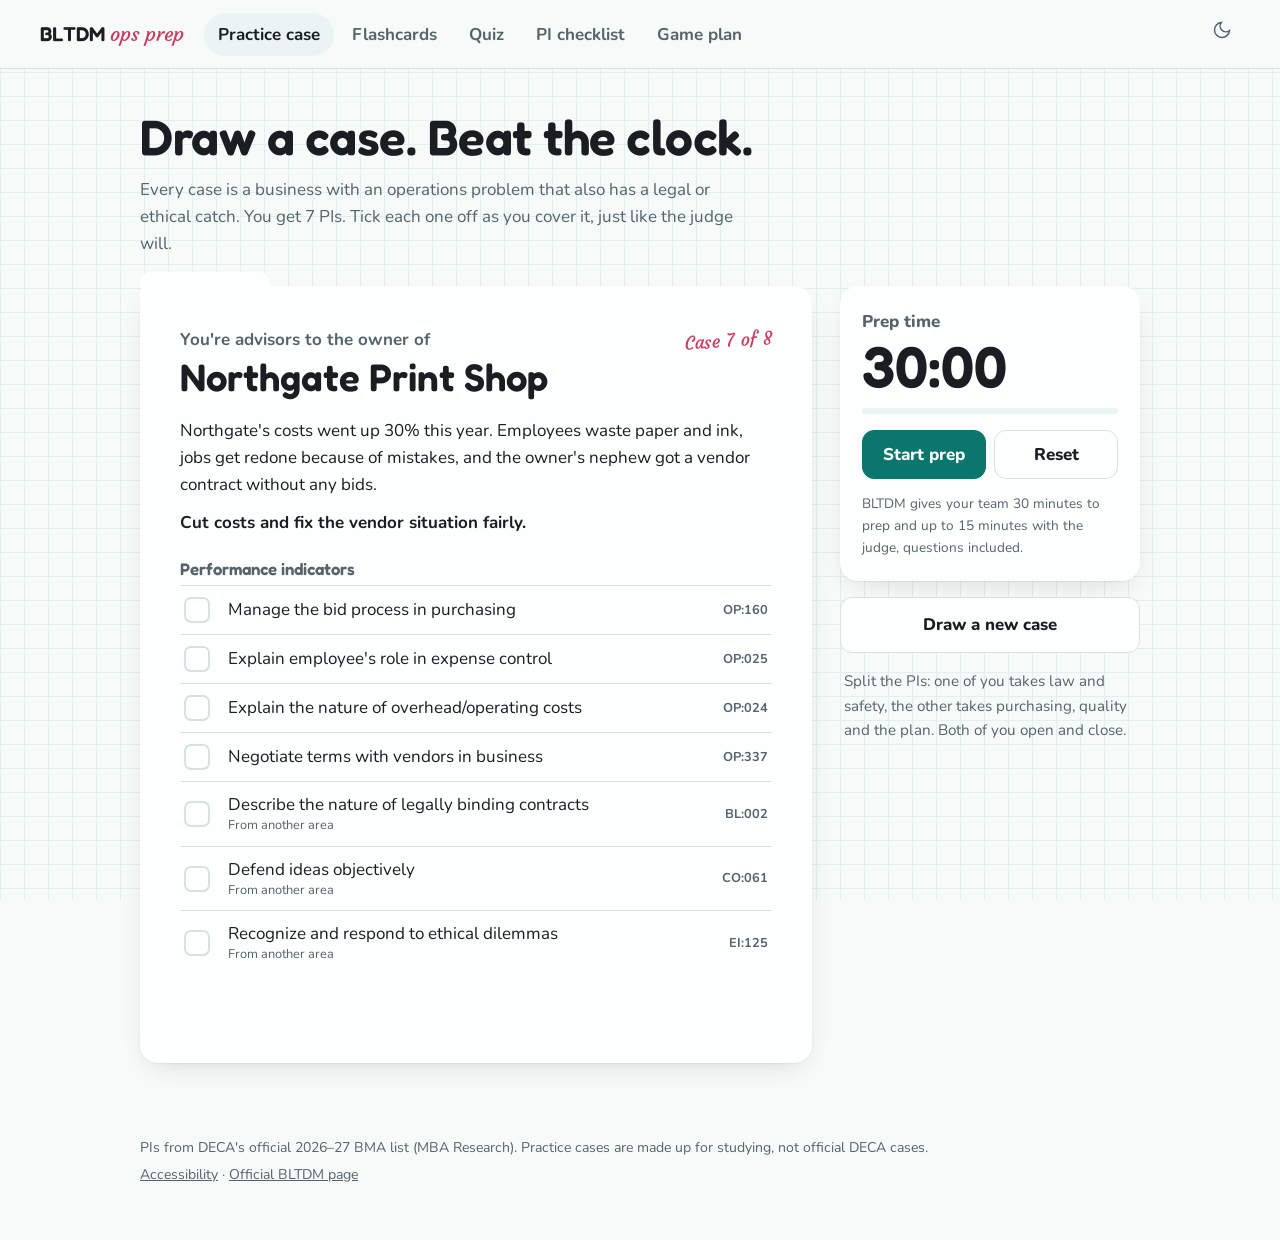
==== index.html @ 43c97dac "BLTDM Operations study site Co-Authored-By: Claude Opus 5.5 <noreply@anthropic.com>" ====
<!DOCTYPE html>
<html lang="en">
<head>
<meta charset="utf-8">
<meta name="viewport" content="width=device-width,initial-scale=1">
<title>BLTDM Ops Prep · Practice cases, flashcards and PIs</title>
<meta name="description" content="Study site for DECA Business Law and Ethics Team Decision Making, Operations: practice cases with a prep timer, flashcards, a quiz and all 64 official Operations PIs.">
<link rel="icon" href="favicon.svg" type="image/svg+xml">
<link rel="preconnect" href="https://fonts.googleapis.com">
<link rel="preconnect" href="https://fonts.gstatic.com" crossorigin>
<link href="https://fonts.googleapis.com/css2?family=Courgette&family=Fredoka:wght@500;600&family=Nunito:wght@400;600;700;800&display=swap" rel="stylesheet">
<link rel="stylesheet" href="style.css">
</head>
<body>
<a class="skip" href="#main">Skip to content</a>
<header class="top">
  <a class="brand" href="#case" data-tip="Back to the practice case">BLTDM <span>ops prep</span></a>
  <nav class="tabs" aria-label="Sections">
    <a href="#case" data-tip="Draw a random case and run the timer">Practice case</a>
    <a href="#cards" data-tip="Flip through every Operations PI">Flashcards</a>
    <a href="#quiz" data-tip="Quick 10-question quiz on the PIs">Quiz</a>
    <a href="#pis" data-tip="All 64 PIs, tick the ones you know">PI checklist</a>
    <a href="#plan" data-tip="The 5-step way to answer any case">Game plan</a>
  </nav>
  <button class="theme" id="theme" aria-label="Switch light or dark mode" data-tip="Switch light or dark mode">
    <svg viewBox="0 0 24 24" width="20" height="20" fill="none" stroke="currentColor" stroke-width="1.8" stroke-linecap="round"><path d="M21 12.8A9 9 0 1 1 11.2 3a7 7 0 0 0 9.8 9.8z"/></svg>
  </button>
</header>

<main id="main">

<!-- PRACTICE CASE -->
<section class="view" id="v-case" aria-labelledby="h-case">
  <div class="intro">
    <h1 id="h-case">Draw a case. Beat the clock.</h1>
    <p>Every case is a business with an operations problem that also has a legal or ethical catch. You get 7 PIs. Tick each one off as you cover it, just like the judge will.</p>
  </div>

  <div class="caseWrap">
    <article class="casefile" id="casefile" aria-live="polite">
      <div class="cf-head">
        <div>
          <p class="cf-role" id="cfRole"></p>
          <h2 class="cf-co" id="cfCo"></h2>
        </div>
        <p class="cf-no" id="cfNo"></p>
      </div>
      <p class="cf-sit" id="cfSit"></p>
      <p class="cf-ask" id="cfAsk"></p>
      <h3 class="cf-pih">Performance indicators</h3>
      <ol class="cf-pis" id="cfPis"></ol>
      <p class="cf-score" id="cfScore"></p>
    </article>

    <aside class="side">
      <div class="timer" role="timer" aria-live="off">
        <p class="t-phase" id="tPhase">Prep time</p>
        <p class="t-num" id="tNum">30:00</p>
        <div class="t-bar"><i id="tBar"></i></div>
        <div class="t-btns">
          <button class="btn primary" id="tStart" data-tip="Start or pause the timer">Start prep</button>
          <button class="btn" id="tReset" data-tip="Put the timer back to 30:00">Reset</button>
        </div>
        <p class="t-note">BLTDM gives your team 30 minutes to prep and up to 15 minutes with the judge, questions included.</p>
      </div>
      <button class="btn big" id="newCase" data-tip="Get a new company, problem and set of PIs">Draw a new case</button>
      <p class="side-tip">Split the PIs: one of you takes law and safety, the other takes purchasing, quality and the plan. Both of you open and close.</p>
    </aside>
  </div>
</section>

<!-- FLASHCARDS -->
<section class="view" id="v-cards" aria-labelledby="h-cards" hidden>
  <div class="intro">
    <h1 id="h-cards">Flashcards</h1>
    <p>Front shows the PI. Flip it for the plain-English version and a line you could say to the judge.</p>
  </div>
  <div class="filters" id="cardFilters" role="group" aria-label="Filter cards"></div>
  <div class="deck">
    <button class="flash" id="flash" aria-live="polite" data-tip="Click or press space to flip">
      <span class="f-front">
        <span class="f-code" id="fCode"></span>
        <span class="f-text" id="fText"></span>
        <span class="f-hint">Tap to flip</span>
      </span>
      <span class="f-back">
        <span class="f-say-h">Say something like</span>
        <span class="f-say" id="fSay"></span>
      </span>
    </button>
    <div class="deck-nav">
      <button class="btn" id="fPrev" aria-label="Previous card" data-tip="Previous card (left arrow)">Back</button>
      <p id="fCount"></p>
      <button class="btn" id="fKnow" data-tip="Mark this PI as one you know">I know this</button>
      <button class="btn primary" id="fNext" aria-label="Next card" data-tip="Next card (right arrow)">Next</button>
    </div>
  </div>
</section>

<!-- QUIZ -->
<section class="view" id="v-quiz" aria-labelledby="h-quiz" hidden>
  <div class="intro">
    <h1 id="h-quiz">Which PI is the judge looking for?</h1>
    <p>You get a line someone said in a roleplay. Pick the PI it covers. 10 questions.</p>
  </div>
  <div class="quiz" id="quizBox"></div>
</section>

<!-- PI CHECKLIST -->
<section class="view" id="v-pis" aria-labelledby="h-pis" hidden>
  <div class="intro">
    <h1 id="h-pis">All 64 Operations PIs</h1>
    <p>Straight from DECA's 2026–27 Business Management and Administration list. TDM only pulls from the core and cluster lists below, never pathway PIs. Tick what you know. It saves on this device.</p>
  </div>
  <div class="progress"><p id="pisProg"></p><div class="t-bar"><i id="pisBar"></i></div></div>
  <div class="legend">
    <span data-tip="Prerequisite: the easiest, basic-knowledge PIs"><b class="lv">PQ</b> basics</span>
    <span data-tip="Career sustaining: what most employees need to know"><b class="lv">CS</b> everyday</span>
    <span data-tip="Specialist: harder, shows up more at state and ICDC"><b class="lv sp">SP</b> specialist</span>
  </div>
  <div id="pisList"></div>
</section>

<!-- GAME PLAN -->
<section class="view" id="v-plan" aria-labelledby="h-plan" hidden>
  <div class="intro">
    <h1 id="h-plan">The game plan for any case</h1>
    <p>Five moves, in this order. Run them every time and you'll hit the PIs without thinking about it.</p>
  </div>
  <ol class="steps">
    <li><h3>Name the problem in one sentence</h3><p>"Your cheapest supplier keeps shipping bad product, and that puts your customers and your reputation at risk."</p></li>
    <li><h3>Explain the idea</h3><p>Most PIs start with explain, describe or discuss. Define the concept like you're teaching the owner: what a supply chain is, what quality control means, why safety rules exist.</p></li>
    <li><h3>Bring the law</h3><p>Name real things: OSHA for workplace safety, contracts with vendors, product liability, data privacy, the FTC. This is where Business Law and Ethics teams win points.</p></li>
    <li><h3>Bring the ethics</h3><p>Is it fair to workers, customers and suppliers? Legal isn't always ethical. Mention a code of ethics, being honest with customers and not cutting corners to save money.</p></li>
    <li><h3>Give the plan and how you'll measure it</h3><p>Who does what, by when, and what it costs. Then the numbers that prove it worked: defect rate, injury reports, on-time delivery, customer complaints.</p></li>
  </ol>
  <div class="cheat">
    <h2>Words that make judges nod</h2>
    <dl>
      <dt>OSHA</dt><dd>The federal agency for workplace safety. Injuries get reported, hazards get fixed.</dd>
      <dt>Product liability</dt><dd>A company can be sued if what it sells hurts someone.</dd>
      <dt>Breach of contract</dt><dd>When a vendor or the business doesn't do what the contract says.</dd>
      <dt>Due diligence</dt><dd>Checking a vendor out before you sign, not after something goes wrong.</dd>
      <dt>Corrective action plan</dt><dd>A written fix with a deadline you give a vendor or team.</dd>
      <dt>Total cost of ownership</dt><dd>The real cost of a choice: price plus returns, downtime and risk.</dd>
      <dt>Just-in-time inventory</dt><dd>Ordering stock right when you need it, which saves money but breaks if suppliers are late.</dd>
      <dt>KPI</dt><dd>The number you track to prove the plan is working.</dd>
    </dl>
  </div>
</section>

</main>

<footer class="foot">
  <p>PIs from DECA's official 2026–27 BMA list (MBA Research). Practice cases are made up for studying, not official DECA cases.</p>
  <p><a href="accessibility.html" data-tip="How this site works with screen readers and keyboards">Accessibility</a> · <a href="https://www.deca.org/compete/business-law-and-ethics-team-decision-making" data-tip="Open DECA's official BLTDM event page">Official BLTDM page</a></p>
</footer>

<div class="tip" id="tip" role="tooltip" hidden></div>
<script src="app.js"></script>
</body>
</html>
---- style.css ----
:root{
  --paper:#F6FAF9; --sheet:#FDFEFE; --ink:#1A1D21; --mute:#55636A; --line:#D7E1E2; --grid:#E3EEEF;
  --mint:#0B776C; --mintH:#0A6E63; --onMint:#FDFEFE; --pen:#C93D60; --soft:#EAF4F3;
  --shadow:0 1px 2px rgba(26,29,33,.06),0 10px 30px -12px rgba(26,29,33,.18);
  --r:18px;
}
[data-theme=dark]{
  --paper:#12151C; --sheet:#1A1E27; --ink:#EEF1F3; --mute:#A9B2BA; --line:#2C323D; --grid:#1A1F29;
  --mint:#F4F6F8; --mintH:#FFFFFF; --onMint:#12151C; --pen:#F2708F; --soft:#222834;
  --shadow:0 1px 2px rgba(0,0,0,.3),0 10px 30px -12px rgba(0,0,0,.6);
}
*{box-sizing:border-box}
html{overscroll-behavior:none}
body{margin:0;color:var(--ink);font:17px/1.6 Nunito,system-ui,sans-serif;
  background-color:var(--paper);
  background-image:linear-gradient(var(--grid) 1px,transparent 1px),linear-gradient(90deg,var(--grid) 1px,transparent 1px);
  background-size:24px 24px;background-attachment:fixed}
#main,.foot{will-change:transform}
h1,h2,h3{font-family:Fredoka,sans-serif;font-weight:600;line-height:1.15;margin:0}
a{color:inherit}
button{font:inherit;color:inherit}
:focus-visible{outline:3px solid var(--pen);outline-offset:3px;border-radius:8px}
.skip{position:absolute;left:-999px;top:8px;background:var(--sheet);padding:8px 12px;border-radius:8px;z-index:9}
.skip:focus{left:8px}

/* header */
.top{position:sticky;top:0;z-index:5;display:flex;align-items:center;gap:20px;padding:12px clamp(16px,4vw,40px);
  background:color-mix(in srgb,var(--paper) 88%,transparent);backdrop-filter:blur(10px);border-bottom:1px solid var(--line)}
.brand{font-family:Fredoka,sans-serif;font-weight:600;font-size:1.25rem;text-decoration:none;white-space:nowrap}
.brand span{font-family:Courgette,cursive;font-weight:400;color:var(--pen)}
.tabs{display:flex;gap:4px;overflow-x:auto;flex:1;scrollbar-width:none}
.tabs a{padding:8px 14px;border-radius:999px;text-decoration:none;font-weight:700;color:var(--mute);white-space:nowrap}
.tabs a:hover{color:var(--ink);background:var(--soft)}
.tabs a[aria-current=page]{color:var(--ink);background:var(--soft)}
.theme{border:0;background:transparent;padding:8px;border-radius:999px;cursor:pointer;color:var(--mute)}
.theme:hover{color:var(--ink);background:var(--soft)}

main{max-width:1080px;margin:0 auto;padding:40px clamp(16px,4vw,40px) 40px}
.intro{max-width:62ch;margin-bottom:28px}
.intro h1{font-size:clamp(2rem,5vw,3.1rem);letter-spacing:-.01em}
.intro p{color:var(--mute);margin:10px 0 0}

/* buttons */
.btn{border:1.5px solid var(--line);background:var(--sheet);padding:10px 18px;border-radius:12px;font-weight:800;cursor:pointer;transition:transform .12s,border-color .12s}
.btn:hover{border-color:var(--mute)}
.btn:active{transform:scale(.96)}
.btn.primary{background:var(--mint);border-color:var(--mint);color:var(--onMint)}
.btn.primary:hover{background:var(--mintH)}
.btn.big{width:100%;padding:14px;font-size:1.05rem}

/* case file — the hero */
.caseWrap{display:grid;grid-template-columns:minmax(0,1fr) 300px;gap:28px;align-items:start}
.casefile{background:var(--sheet);border-radius:6px var(--r) var(--r) var(--r);box-shadow:var(--shadow);padding:clamp(22px,4vw,40px);position:relative}
.casefile::before{content:"";position:absolute;top:-14px;left:0;width:130px;height:16px;background:var(--sheet);border-radius:10px 10px 0 0}
.cf-head{display:flex;justify-content:space-between;gap:16px;align-items:flex-start}
.cf-role{margin:0;color:var(--mute);font-weight:700}
.cf-co{font-size:clamp(1.7rem,3.6vw,2.4rem);margin-top:2px}
.cf-no{margin:0;font-family:Courgette,cursive;color:var(--pen);font-size:1.15rem;white-space:nowrap;transform:rotate(-4deg)}
.cf-sit{margin:18px 0 10px;max-width:64ch}
.cf-ask{margin:0 0 24px;font-weight:700;max-width:64ch}
.cf-pih{font-size:1.05rem;color:var(--mute);margin-bottom:6px}
.cf-pis{list-style:none;margin:0;padding:0}
.cf-pis li{border-top:1px solid var(--line)}
.cf-pis label{display:grid;grid-template-columns:34px 1fr auto;gap:10px;align-items:center;padding:11px 4px;cursor:pointer}
.cf-pis input{position:absolute;opacity:0;pointer-events:none}
.box{width:26px;height:26px;border:2px solid var(--line);border-radius:7px;display:grid;place-items:center}
.box svg{width:30px;height:30px;stroke:var(--pen);stroke-width:3;fill:none;stroke-linecap:round;stroke-dasharray:40;stroke-dashoffset:40;transition:stroke-dashoffset .35s ease;margin:-6px -4px 0 0}
.cf-pis input:checked+.box svg{stroke-dashoffset:0}
.cf-pis input:focus-visible+.box{outline:3px solid var(--pen);outline-offset:2px}
.cf-pis .pt{line-height:1.4}
.cf-pis .pc{font-size:.8rem;color:var(--mute);font-weight:700;white-space:nowrap}
.cf-pis .extra{font-size:.8rem;color:var(--mute);display:block}
.cf-score{margin:16px 0 0;font-family:Courgette,cursive;color:var(--pen);font-size:1.25rem;min-height:1.6em}

.side{display:flex;flex-direction:column;gap:16px;position:sticky;top:84px}
.timer{background:var(--sheet);border-radius:var(--r);box-shadow:var(--shadow);padding:22px}
.t-phase{margin:0;font-weight:800;color:var(--mute)}
.t-num{margin:0;font-family:Fredoka,sans-serif;font-weight:600;font-size:3.6rem;line-height:1.1;font-variant-numeric:tabular-nums}
.t-num.warn{color:var(--pen)}
.t-bar{height:6px;background:var(--soft);border-radius:9px;overflow:hidden;margin:10px 0 16px}
.t-bar i{display:block;height:100%;width:0;background:var(--mint);border-radius:9px;transition:width .4s}
.t-btns{display:flex;gap:8px}.t-btns .btn{flex:1}
.t-note{font-size:.85rem;color:var(--mute);margin:14px 0 0}
.side-tip{margin:0;font-size:.95rem;color:var(--mute);padding:0 4px}

/* filters */
.filters{display:flex;flex-wrap:wrap;gap:8px;margin-bottom:22px}
.chip{border:1.5px solid var(--line);background:transparent;padding:6px 14px;border-radius:999px;font-weight:700;cursor:pointer;color:var(--mute)}
.chip:hover{color:var(--ink)}
.chip[aria-pressed=true]{background:var(--ink);border-color:var(--ink);color:var(--paper)}

/* flashcards */
.deck{max-width:680px}
.flash{display:block;width:100%;min-height:300px;border:0;background:var(--sheet);border-radius:var(--r);box-shadow:var(--shadow);padding:34px;text-align:left;cursor:pointer;position:relative;perspective:1000px}
.flash>span{display:flex;flex-direction:column;gap:14px;transition:opacity .2s}
.f-back{position:absolute;inset:34px;opacity:0;pointer-events:none}
.flash.flipped .f-front{opacity:0}
.flash.flipped .f-back{opacity:1}
.f-code{font-weight:800;color:var(--mute)}
.f-text{font-family:Fredoka,sans-serif;font-weight:500;font-size:clamp(1.5rem,3.4vw,2rem);line-height:1.25}
.f-hint{color:var(--mute);font-size:.9rem;margin-top:auto}
.f-say-h{font-family:Courgette,cursive;color:var(--pen);font-size:1.2rem}
.f-say{font-size:1.2rem;line-height:1.55}
.deck-nav{display:flex;align-items:center;gap:10px;margin-top:16px;flex-wrap:wrap}
.deck-nav p{margin:0 auto 0 4px;color:var(--mute);font-weight:700}
#fKnow[aria-pressed=true]{border-color:var(--pen);color:var(--pen)}

/* quiz */
.quiz{max-width:700px}
.q-say{font-family:Fredoka,sans-serif;font-weight:500;font-size:clamp(1.35rem,3vw,1.75rem);line-height:1.35;margin:0 0 20px}
.q-meta{color:var(--mute);font-weight:700;margin:0 0 8px}
.q-opts{display:grid;gap:10px}
.q-opt{text-align:left;border:1.5px solid var(--line);background:var(--sheet);padding:14px 16px;border-radius:14px;cursor:pointer;font-weight:600;line-height:1.4}
.q-opt:hover:not(:disabled){border-color:var(--mute)}
.q-opt:disabled{cursor:default}
.q-opt.right{border-color:var(--mint);box-shadow:inset 0 0 0 1.5px var(--mint)}
.q-opt.wrong{border-color:var(--pen);color:var(--pen)}
.q-opt small{display:block;color:var(--mute);font-weight:700}
.q-fb{min-height:1.6em;margin:16px 0;font-weight:700}
.q-end{font-family:Fredoka,sans-serif;font-size:4rem;margin:0}
.q-end-l{color:var(--mute);margin:0 0 20px}

/* PI list */
.progress{max-width:520px}
.progress p{margin:0;font-weight:800}
.legend{display:flex;gap:18px;flex-wrap:wrap;margin:6px 0 26px;color:var(--mute);font-size:.92rem}
.lv{display:inline-block;min-width:30px;text-align:center;font-size:.75rem;font-weight:800;border:1.5px solid var(--line);border-radius:6px;padding:1px 4px;color:var(--mute)}
.lv.sp{border-color:var(--pen);color:var(--pen)}
.tier{margin:36px 0 4px;font-size:1.5rem}
.tier-sub{margin:0 0 10px;color:var(--mute)}
.grp{margin:22px 0 4px;font-size:1.1rem}
.pirow{display:grid;grid-template-columns:30px 70px 38px 1fr;gap:10px;align-items:center;padding:10px 4px;border-top:1px solid var(--line);cursor:pointer}
.pirow input{width:20px;height:20px;accent-color:var(--pen);cursor:pointer}
.pirow .c{font-size:.85rem;font-weight:800;color:var(--mute)}
.pirow.star .t{font-weight:800}
.pirow:has(input:checked) .t{color:var(--mute)}

/* plan */
.steps{list-style:none;counter-reset:s;padding:0;margin:0;max-width:720px}
.steps li{counter-increment:s;display:grid;grid-template-columns:56px 1fr;padding:18px 0;border-top:1px solid var(--line)}
.steps li::before{content:counter(s);font-family:Courgette,cursive;color:var(--pen);font-size:2rem;line-height:1}
.steps h3{font-size:1.3rem;grid-column:2}
.steps p{grid-column:2;margin:6px 0 0;color:var(--mute)}
.cheat{margin-top:44px;max-width:720px}
.cheat h2{font-size:1.6rem;margin-bottom:12px}
.cheat dl{display:grid;grid-template-columns:200px 1fr;margin:0}
.cheat dt,.cheat dd{padding:10px 0;border-top:1px solid var(--line);margin:0}
.cheat dt{font-weight:800}
.cheat dd{color:var(--mute)}

.foot{max-width:1080px;margin:0 auto;padding:30px clamp(16px,4vw,40px) 50px;color:var(--mute);font-size:.88rem}
.foot p{margin:4px 0}

/* tooltip */
.tip{position:fixed;z-index:20;max-width:240px;background:var(--ink);color:var(--paper);font-size:.82rem;font-weight:700;padding:6px 10px;border-radius:8px;pointer-events:none;line-height:1.35}

@media (max-width:860px){
  .caseWrap{grid-template-columns:1fr}
  .side{position:static}
  .top{flex-wrap:wrap;gap:8px 14px}
  .tabs{order:3;flex-basis:100%}
  .theme{margin-left:auto}
  .pirow{grid-template-columns:28px 62px 34px 1fr;gap:8px}
  .cheat dl{grid-template-columns:1fr}.cheat dd{border-top:0;padding-top:0}
}
@media (prefers-reduced-motion:reduce){*{transition:none!important;animation:none!important}}
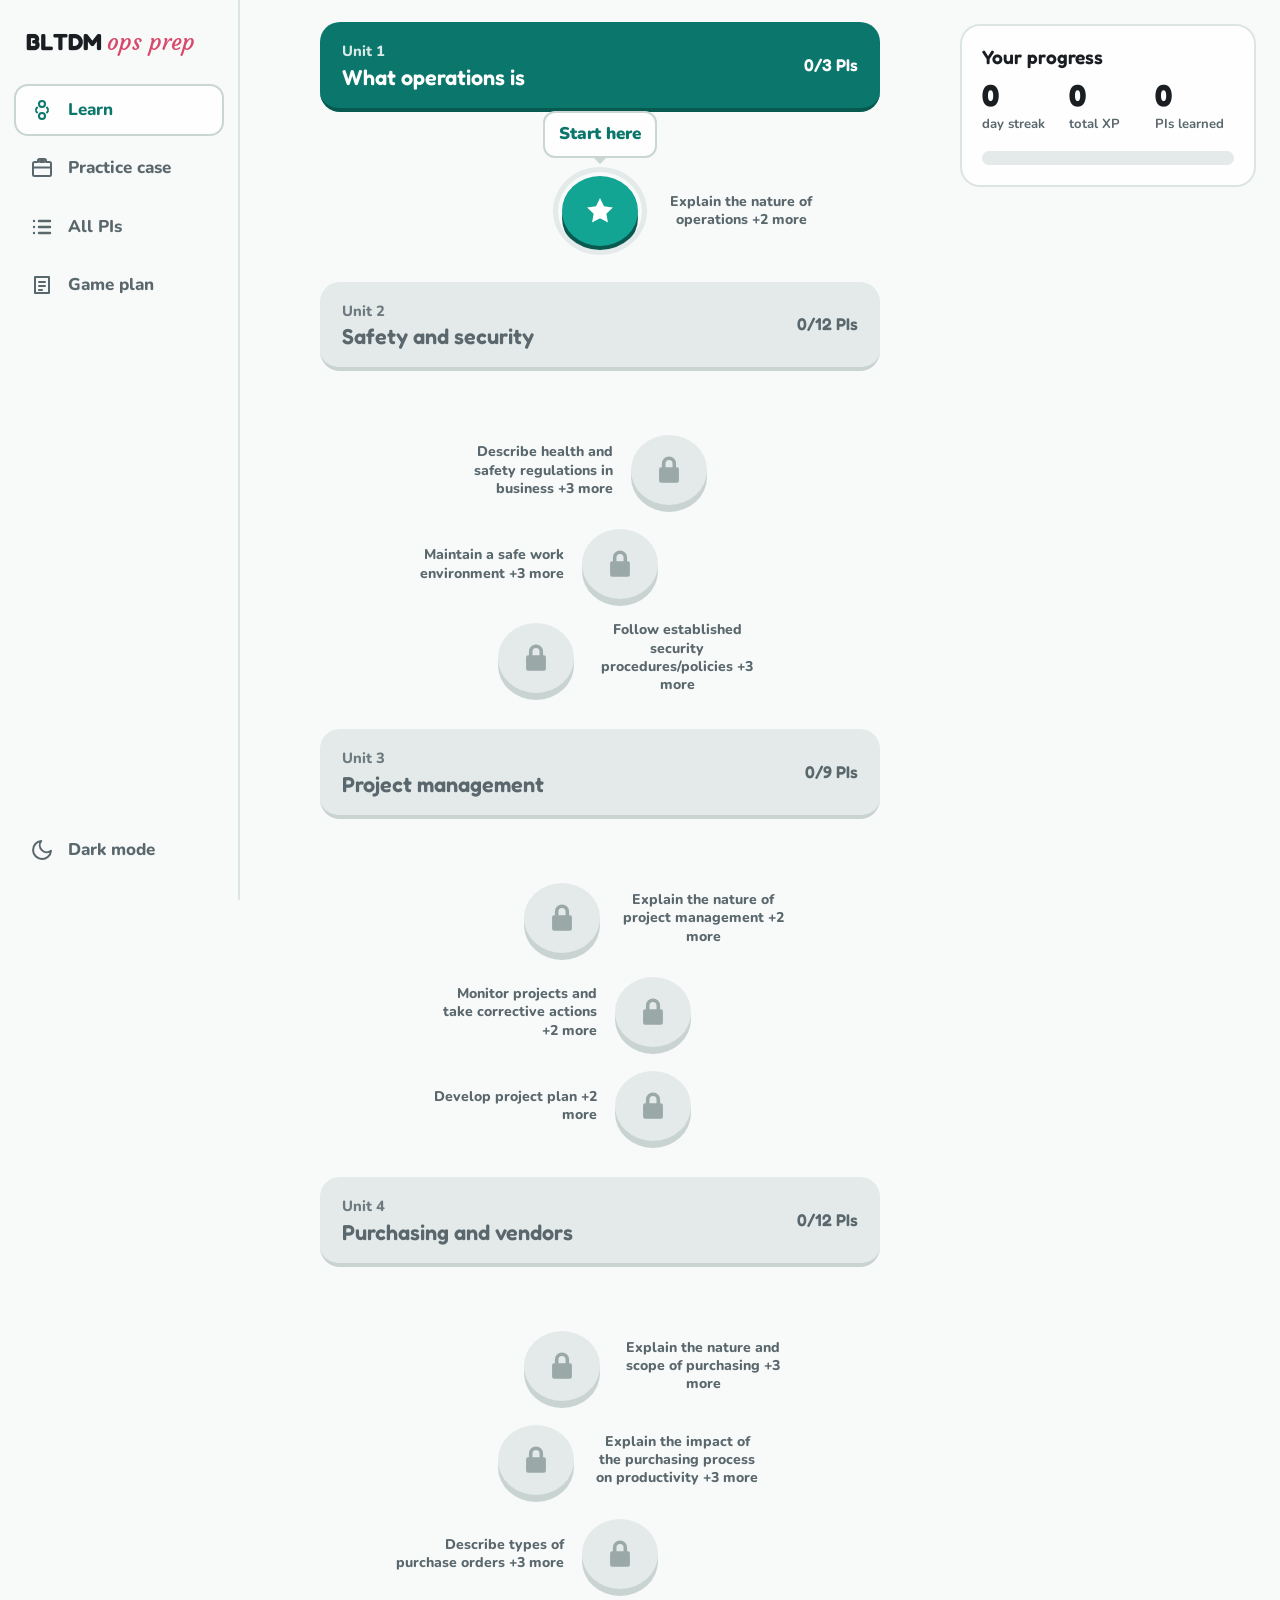
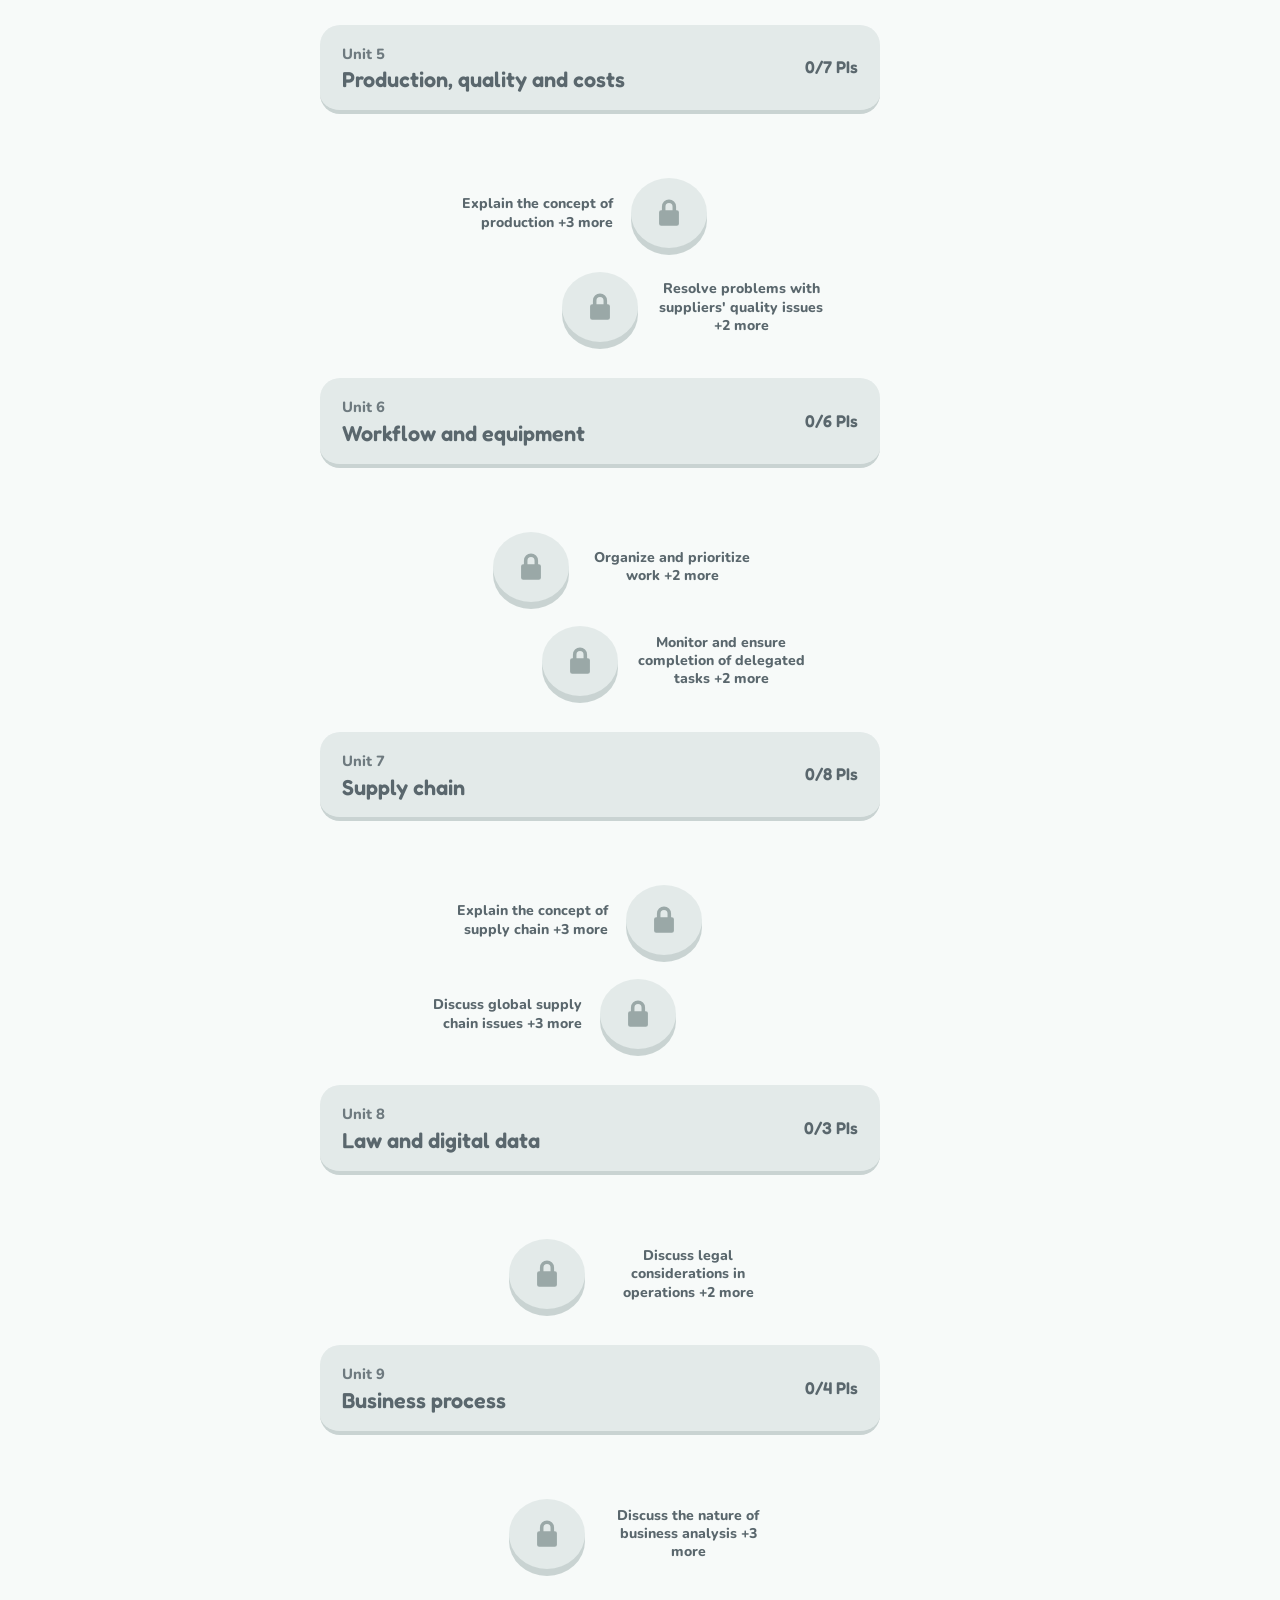
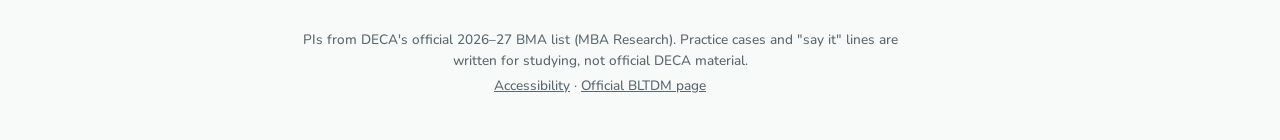
==== commit 9da04914: "Duolingo-style learning path with lessons, hearts, XP and streak; UI redesign Co-Authored-By: Claude" ====
--- a/index.html
+++ b/index.html
@@ -2,161 +2,174 @@
 <html lang="en">
 <head>
 <meta charset="utf-8">
-<meta name="viewport" content="width=device-width,initial-scale=1">
-<title>BLTDM Ops Prep · Practice cases, flashcards and PIs</title>
-<meta name="description" content="Study site for DECA Business Law and Ethics Team Decision Making, Operations: practice cases with a prep timer, flashcards, a quiz and all 64 official Operations PIs.">
+<meta name="viewport" content="width=device-width,initial-scale=1,viewport-fit=cover">
+<title>BLTDM Ops Prep · Learn the Operations PIs</title>
+<meta name="description" content="Learn every DECA BLTDM Operations performance indicator with short lessons, a streak and XP, then run timed practice cases.">
+<meta name="theme-color" content="#F7FAF9">
 <link rel="icon" href="favicon.svg" type="image/svg+xml">
 <link rel="preconnect" href="https://fonts.googleapis.com">
 <link rel="preconnect" href="https://fonts.gstatic.com" crossorigin>
-<link href="https://fonts.googleapis.com/css2?family=Courgette&family=Fredoka:wght@500;600&family=Nunito:wght@400;600;700;800&display=swap" rel="stylesheet">
-<link rel="stylesheet" href="style.css">
+<link href="https://fonts.googleapis.com/css2?family=Courgette&family=Fredoka:wght@500;600;700&family=Nunito:wght@500;700;800;900&display=swap" rel="stylesheet">
+<link rel="stylesheet" href="style.css?v=3">
 </head>
 <body>
 <a class="skip" href="#main">Skip to content</a>
-<header class="top">
-  <a class="brand" href="#case" data-tip="Back to the practice case">BLTDM <span>ops prep</span></a>
-  <nav class="tabs" aria-label="Sections">
-    <a href="#case" data-tip="Draw a random case and run the timer">Practice case</a>
-    <a href="#cards" data-tip="Flip through every Operations PI">Flashcards</a>
-    <a href="#quiz" data-tip="Quick 10-question quiz on the PIs">Quiz</a>
-    <a href="#pis" data-tip="All 64 PIs, tick the ones you know">PI checklist</a>
-    <a href="#plan" data-tip="The 5-step way to answer any case">Game plan</a>
+
+<svg width="0" height="0" style="position:absolute" aria-hidden="true">
+  <symbol id="i-flame" viewBox="0 0 24 24"><path d="M12 2c1 3.5 5.5 6 5.5 11a5.5 5.5 0 0 1-11 0c0-2.4 1.1-4 2.5-5.3.2 1.7 1 2.8 2.1 3.3C10.6 8 11.2 4.8 12 2z"/></symbol>
+  <symbol id="i-bolt" viewBox="0 0 24 24"><path d="M13.5 2 4 13.5h6.5L9.5 22 20 9.5h-6.5L13.5 2z"/></symbol>
+  <symbol id="i-heart" viewBox="0 0 24 24"><path d="M12 21s-7.5-4.6-9.6-9.3C1 8.4 3 4.5 6.8 4.5c2.2 0 3.6 1.2 5.2 3 1.6-1.8 3-3 5.2-3 3.8 0 5.8 3.9 4.4 7.2C19.5 16.4 12 21 12 21z"/></symbol>
+  <symbol id="i-star" viewBox="0 0 24 24"><path d="m12 2.8 2.8 5.8 6.3.9-4.6 4.4 1.1 6.3L12 17.2l-5.6 3 1.1-6.3L2.9 9.5l6.3-.9L12 2.8z"/></symbol>
+  <symbol id="i-check" viewBox="0 0 24 24"><path d="M4.5 12.5l5 5L19.5 7" fill="none" stroke="currentColor" stroke-width="3.2" stroke-linecap="round" stroke-linejoin="round"/></symbol>
+  <symbol id="i-lock" viewBox="0 0 24 24"><path d="M7 10V7.5a5 5 0 0 1 10 0V10h.5A1.5 1.5 0 0 1 19 11.5v8A1.5 1.5 0 0 1 17.5 21h-11A1.5 1.5 0 0 1 5 19.5v-8A1.5 1.5 0 0 1 6.5 10H7zm2.5 0h5V7.5a2.5 2.5 0 0 0-5 0V10z"/></symbol>
+  <symbol id="i-x" viewBox="0 0 24 24"><path d="M6 6l12 12M18 6 6 18" fill="none" stroke="currentColor" stroke-width="2.6" stroke-linecap="round"/></symbol>
+  <symbol id="i-path" viewBox="0 0 24 24"><path d="M12 3a3 3 0 1 1 0 6 3 3 0 0 1 0-6zm0 12a3 3 0 1 1 0 6 3 3 0 0 1 0-6zM7 9.5l-1 1.7M17 9.5l1 1.7M6 13l1 1.5M18 13l-1 1.5" fill="none" stroke="currentColor" stroke-width="2" stroke-linecap="round"/></symbol>
+  <symbol id="i-case" viewBox="0 0 24 24"><path d="M8 6V4.5A1.5 1.5 0 0 1 9.5 3h5A1.5 1.5 0 0 1 16 4.5V6h3.5A1.5 1.5 0 0 1 21 7.5v11a1.5 1.5 0 0 1-1.5 1.5h-15A1.5 1.5 0 0 1 3 18.5v-11A1.5 1.5 0 0 1 4.5 6H8zm2 0h4V5h-4v1zM3 11.5h18" fill="none" stroke="currentColor" stroke-width="2" stroke-linejoin="round"/></symbol>
+  <symbol id="i-list" viewBox="0 0 24 24"><path d="M9 6h11M9 12h11M9 18h11M4 6h.01M4 12h.01M4 18h.01" fill="none" stroke="currentColor" stroke-width="2.4" stroke-linecap="round"/></symbol>
+  <symbol id="i-map" viewBox="0 0 24 24"><path d="M5 4h14v16H5zM9 9h6M9 13h6M9 17h3" fill="none" stroke="currentColor" stroke-width="2" stroke-linejoin="round" stroke-linecap="round"/></symbol>
+  <symbol id="i-moon" viewBox="0 0 24 24"><path d="M21 12.8A9 9 0 1 1 11.2 3a7 7 0 0 0 9.8 9.8z" fill="none" stroke="currentColor" stroke-width="2" stroke-linejoin="round"/></symbol>
+  <symbol id="i-redo" viewBox="0 0 24 24"><path d="M20 12a8 8 0 1 1-2.3-5.7M20 4v5h-5" fill="none" stroke="currentColor" stroke-width="2.4" stroke-linecap="round" stroke-linejoin="round"/></symbol>
+</svg>
+
+<div class="app">
+  <nav class="rail" aria-label="Sections">
+    <a class="logo" href="#learn" data-tip="Back to your learning path">BLTDM <span>ops prep</span></a>
+    <a class="navlink" href="#learn" data-tip="Lessons that teach every PI"><svg><use href="#i-path"/></svg><span>Learn</span></a>
+    <a class="navlink" href="#case" data-tip="Draw a random case and run the timer"><svg><use href="#i-case"/></svg><span>Practice case</span></a>
+    <a class="navlink" href="#pis" data-tip="All 64 PIs on one page"><svg><use href="#i-list"/></svg><span>All PIs</span></a>
+    <a class="navlink" href="#plan" data-tip="The 5-step way to answer any case"><svg><use href="#i-map"/></svg><span>Game plan</span></a>
+    <button class="navlink themebtn" id="theme" data-tip="Switch light or dark mode"><svg><use href="#i-moon"/></svg><span>Dark mode</span></button>
   </nav>
-  <button class="theme" id="theme" aria-label="Switch light or dark mode" data-tip="Switch light or dark mode">
-    <svg viewBox="0 0 24 24" width="20" height="20" fill="none" stroke="currentColor" stroke-width="1.8" stroke-linecap="round"><path d="M21 12.8A9 9 0 1 1 11.2 3a7 7 0 0 0 9.8 9.8z"/></svg>
-  </button>
-</header>
 
-<main id="main">
+  <main id="main">
+    <div class="statbar" aria-label="Your progress">
+      <span class="stat streak" data-tip="Days in a row you finished a lesson"><svg><use href="#i-flame"/></svg><b class="js-streak">0</b></span>
+      <span class="stat xp" data-tip="XP: 10 per lesson, +5 for no mistakes"><svg><use href="#i-bolt"/></svg><b class="js-xp">0</b></span>
+      <span class="stat learned" data-tip="PIs you've finished a lesson on"><svg><use href="#i-star"/></svg><b class="js-learned">0</b><small>/64</small></span>
+    </div>
 
-<!-- PRACTICE CASE -->
-<section class="view" id="v-case" aria-labelledby="h-case">
-  <div class="intro">
-    <h1 id="h-case">Draw a case. Beat the clock.</h1>
-    <p>Every case is a business with an operations problem that also has a legal or ethical catch. You get 7 PIs. Tick each one off as you cover it, just like the judge will.</p>
+    <!-- LEARN -->
+    <section class="view" id="v-learn" aria-labelledby="h-learn">
+      <h1 class="sr" id="h-learn">Learn the Operations PIs</h1>
+      <div id="path" class="path"></div>
+    </section>
+
+    <!-- PRACTICE CASE -->
+    <section class="view" id="v-case" aria-labelledby="h-case" hidden>
+      <header class="pagehead">
+        <h1 id="h-case">Draw a case. Beat the clock.</h1>
+        <p>A business with an operations problem that has a legal or ethical catch. You get 7 PIs. Tick each one as you cover it, like the judge will.</p>
+      </header>
+      <article class="casefile card" aria-live="polite">
+        <div class="cf-head">
+          <div><p class="cf-role" id="cfRole"></p><h2 class="cf-co" id="cfCo"></h2></div>
+          <p class="cf-no" id="cfNo"></p>
+        </div>
+        <p class="cf-sit" id="cfSit"></p>
+        <p class="cf-ask" id="cfAsk"></p>
+        <h3 class="cf-pih">Performance indicators</h3>
+        <ol class="cf-pis" id="cfPis"></ol>
+        <p class="cf-score" id="cfScore"></p>
+      </article>
+      <div class="timer card" role="timer">
+        <div>
+          <p class="t-phase" id="tPhase">Prep time</p>
+          <p class="t-num" id="tNum">30:00</p>
+        </div>
+        <div class="t-right">
+          <div class="bar"><i id="tBar"></i></div>
+          <div class="t-btns">
+            <button class="btn primary" id="tStart" data-tip="Start or pause the timer">Start prep</button>
+            <button class="btn" id="tReset" data-tip="Put the timer back to 30:00">Reset</button>
+            <button class="btn" id="newCase" data-tip="Get a new company, problem and set of PIs">New case</button>
+          </div>
+          <p class="t-note">30 minutes to prep, then up to 15 with the judge, questions included. Split the PIs: one of you takes law and safety, the other takes purchasing, quality and the plan.</p>
+        </div>
+      </div>
+    </section>
+
+    <!-- ALL PIS -->
+    <section class="view" id="v-pis" aria-labelledby="h-pis" hidden>
+      <header class="pagehead">
+        <h1 id="h-pis">All 64 Operations PIs</h1>
+        <p>From DECA's 2026–27 Business Management and Administration list. Team Decision Making only pulls from these two lists, never pathway PIs. A star means you've finished a lesson on it.</p>
+      </header>
+      <div class="legend">
+        <span data-tip="Prerequisite: basic knowledge"><b class="lv">PQ</b> basics</span>
+        <span data-tip="Career sustaining: what most employees need"><b class="lv">CS</b> everyday</span>
+        <span data-tip="Specialist: harder, more common at state and ICDC"><b class="lv sp">SP</b> specialist</span>
+      </div>
+      <div id="pisList"></div>
+    </section>
+
+    <!-- GAME PLAN -->
+    <section class="view" id="v-plan" aria-labelledby="h-plan" hidden>
+      <header class="pagehead">
+        <h1 id="h-plan">The game plan for any case</h1>
+        <p>Five moves, in this order. Run them every time and you'll hit the PIs without thinking about it.</p>
+      </header>
+      <ol class="steps">
+        <li><h3>Name the problem in one sentence</h3><p>"Your cheapest supplier keeps shipping bad product, and that puts your customers and your reputation at risk."</p></li>
+        <li><h3>Explain the idea</h3><p>Most PIs start with explain, describe or discuss. Define the concept like you're teaching the owner.</p></li>
+        <li><h3>Bring the law</h3><p>Name real things: OSHA, vendor contracts, product liability, data privacy, the FTC. This is where Business Law and Ethics teams win points.</p></li>
+        <li><h3>Bring the ethics</h3><p>Is it fair to workers, customers and suppliers? Legal isn't always ethical. Mention a code of ethics and not cutting corners to save money.</p></li>
+        <li><h3>Give the plan and how you'll measure it</h3><p>Who does what, by when, and what it costs. Then the numbers that prove it worked: defect rate, injury reports, on-time delivery.</p></li>
+      </ol>
+      <h2 class="cheat-h">Words that make judges nod</h2>
+      <dl class="cheat">
+        <dt>OSHA</dt><dd>The federal agency for workplace safety. Injuries get reported, hazards get fixed.</dd>
+        <dt>Product liability</dt><dd>A company can be sued if what it sells hurts someone.</dd>
+        <dt>Breach of contract</dt><dd>When a vendor or the business doesn't do what the contract says.</dd>
+        <dt>Due diligence</dt><dd>Checking a vendor out before you sign, not after something goes wrong.</dd>
+        <dt>Corrective action plan</dt><dd>A written fix with a deadline you give a vendor or team.</dd>
+        <dt>Total cost of ownership</dt><dd>The real cost of a choice: price plus returns, downtime and risk.</dd>
+        <dt>Just-in-time inventory</dt><dd>Ordering stock right when you need it. Saves money, breaks if suppliers are late.</dd>
+        <dt>KPI</dt><dd>The number you track to prove the plan is working.</dd>
+      </dl>
+    </section>
+
+    <footer class="foot">
+      <p>PIs from DECA's official 2026–27 BMA list (MBA Research). Practice cases and "say it" lines are written for studying, not official DECA material.</p>
+      <p><a href="accessibility.html">Accessibility</a> · <a href="https://www.deca.org/compete/business-law-and-ethics-team-decision-making">Official BLTDM page</a></p>
+    </footer>
+  </main>
+
+  <aside class="side" aria-label="Goals">
+    <div class="card sidecard">
+      <h2>Your progress</h2>
+      <div class="bigstats">
+        <div><b class="js-streak">0</b><span>day streak</span></div>
+        <div><b class="js-xp">0</b><span>total XP</span></div>
+        <div><b class="js-learned">0</b><span>PIs learned</span></div>
+      </div>
+      <div class="bar"><i class="js-learnbar"></i></div>
+    </div>
+    <div class="card sidecard" id="reviewCard" hidden>
+      <h2>Fix your mistakes</h2>
+      <p class="mute">You've missed <b id="mistakeCount">0</b> PIs. A quick review brings them back.</p>
+      <button class="btn primary wide" id="reviewBtn" data-tip="A short lesson made only of PIs you got wrong">Review mistakes</button>
+    </div>
+  </aside>
+</div>
+
+<!-- LESSON -->
+<div class="lesson" id="lesson" hidden role="dialog" aria-modal="true" aria-label="Lesson">
+  <div class="l-top">
+    <button class="iconbtn" id="lClose" aria-label="Quit lesson" data-tip="Quit lesson (progress in this lesson is lost)"><svg><use href="#i-x"/></svg></button>
+    <div class="bar l-bar"><i id="lBar"></i></div>
+    <span class="hearts" id="lHearts" data-tip="Wrong answers cost a heart. Lose all 3 and you restart the lesson"></span>
   </div>
-
-  <div class="caseWrap">
-    <article class="casefile" id="casefile" aria-live="polite">
-      <div class="cf-head">
-        <div>
-          <p class="cf-role" id="cfRole"></p>
-          <h2 class="cf-co" id="cfCo"></h2>
-        </div>
-        <p class="cf-no" id="cfNo"></p>
-      </div>
-      <p class="cf-sit" id="cfSit"></p>
-      <p class="cf-ask" id="cfAsk"></p>
-      <h3 class="cf-pih">Performance indicators</h3>
-      <ol class="cf-pis" id="cfPis"></ol>
-      <p class="cf-score" id="cfScore"></p>
-    </article>
-
-    <aside class="side">
-      <div class="timer" role="timer" aria-live="off">
-        <p class="t-phase" id="tPhase">Prep time</p>
-        <p class="t-num" id="tNum">30:00</p>
-        <div class="t-bar"><i id="tBar"></i></div>
-        <div class="t-btns">
-          <button class="btn primary" id="tStart" data-tip="Start or pause the timer">Start prep</button>
-          <button class="btn" id="tReset" data-tip="Put the timer back to 30:00">Reset</button>
-        </div>
-        <p class="t-note">BLTDM gives your team 30 minutes to prep and up to 15 minutes with the judge, questions included.</p>
-      </div>
-      <button class="btn big" id="newCase" data-tip="Get a new company, problem and set of PIs">Draw a new case</button>
-      <p class="side-tip">Split the PIs: one of you takes law and safety, the other takes purchasing, quality and the plan. Both of you open and close.</p>
-    </aside>
-  </div>
-</section>
-
-<!-- FLASHCARDS -->
-<section class="view" id="v-cards" aria-labelledby="h-cards" hidden>
-  <div class="intro">
-    <h1 id="h-cards">Flashcards</h1>
-    <p>Front shows the PI. Flip it for the plain-English version and a line you could say to the judge.</p>
-  </div>
-  <div class="filters" id="cardFilters" role="group" aria-label="Filter cards"></div>
-  <div class="deck">
-    <button class="flash" id="flash" aria-live="polite" data-tip="Click or press space to flip">
-      <span class="f-front">
-        <span class="f-code" id="fCode"></span>
-        <span class="f-text" id="fText"></span>
-        <span class="f-hint">Tap to flip</span>
-      </span>
-      <span class="f-back">
-        <span class="f-say-h">Say something like</span>
-        <span class="f-say" id="fSay"></span>
-      </span>
-    </button>
-    <div class="deck-nav">
-      <button class="btn" id="fPrev" aria-label="Previous card" data-tip="Previous card (left arrow)">Back</button>
-      <p id="fCount"></p>
-      <button class="btn" id="fKnow" data-tip="Mark this PI as one you know">I know this</button>
-      <button class="btn primary" id="fNext" aria-label="Next card" data-tip="Next card (right arrow)">Next</button>
+  <div class="l-body" id="lBody"></div>
+  <div class="l-foot" id="lFoot">
+    <div class="l-foot-in">
+      <div class="l-msg" id="lMsg" aria-live="assertive"></div>
+      <button class="btn primary chunky" id="lBtn" disabled>Check</button>
     </div>
   </div>
-</section>
-
-<!-- QUIZ -->
-<section class="view" id="v-quiz" aria-labelledby="h-quiz" hidden>
-  <div class="intro">
-    <h1 id="h-quiz">Which PI is the judge looking for?</h1>
-    <p>You get a line someone said in a roleplay. Pick the PI it covers. 10 questions.</p>
-  </div>
-  <div class="quiz" id="quizBox"></div>
-</section>
-
-<!-- PI CHECKLIST -->
-<section class="view" id="v-pis" aria-labelledby="h-pis" hidden>
-  <div class="intro">
-    <h1 id="h-pis">All 64 Operations PIs</h1>
-    <p>Straight from DECA's 2026–27 Business Management and Administration list. TDM only pulls from the core and cluster lists below, never pathway PIs. Tick what you know. It saves on this device.</p>
-  </div>
-  <div class="progress"><p id="pisProg"></p><div class="t-bar"><i id="pisBar"></i></div></div>
-  <div class="legend">
-    <span data-tip="Prerequisite: the easiest, basic-knowledge PIs"><b class="lv">PQ</b> basics</span>
-    <span data-tip="Career sustaining: what most employees need to know"><b class="lv">CS</b> everyday</span>
-    <span data-tip="Specialist: harder, shows up more at state and ICDC"><b class="lv sp">SP</b> specialist</span>
-  </div>
-  <div id="pisList"></div>
-</section>
-
-<!-- GAME PLAN -->
-<section class="view" id="v-plan" aria-labelledby="h-plan" hidden>
-  <div class="intro">
-    <h1 id="h-plan">The game plan for any case</h1>
-    <p>Five moves, in this order. Run them every time and you'll hit the PIs without thinking about it.</p>
-  </div>
-  <ol class="steps">
-    <li><h3>Name the problem in one sentence</h3><p>"Your cheapest supplier keeps shipping bad product, and that puts your customers and your reputation at risk."</p></li>
-    <li><h3>Explain the idea</h3><p>Most PIs start with explain, describe or discuss. Define the concept like you're teaching the owner: what a supply chain is, what quality control means, why safety rules exist.</p></li>
-    <li><h3>Bring the law</h3><p>Name real things: OSHA for workplace safety, contracts with vendors, product liability, data privacy, the FTC. This is where Business Law and Ethics teams win points.</p></li>
-    <li><h3>Bring the ethics</h3><p>Is it fair to workers, customers and suppliers? Legal isn't always ethical. Mention a code of ethics, being honest with customers and not cutting corners to save money.</p></li>
-    <li><h3>Give the plan and how you'll measure it</h3><p>Who does what, by when, and what it costs. Then the numbers that prove it worked: defect rate, injury reports, on-time delivery, customer complaints.</p></li>
-  </ol>
-  <div class="cheat">
-    <h2>Words that make judges nod</h2>
-    <dl>
-      <dt>OSHA</dt><dd>The federal agency for workplace safety. Injuries get reported, hazards get fixed.</dd>
-      <dt>Product liability</dt><dd>A company can be sued if what it sells hurts someone.</dd>
-      <dt>Breach of contract</dt><dd>When a vendor or the business doesn't do what the contract says.</dd>
-      <dt>Due diligence</dt><dd>Checking a vendor out before you sign, not after something goes wrong.</dd>
-      <dt>Corrective action plan</dt><dd>A written fix with a deadline you give a vendor or team.</dd>
-      <dt>Total cost of ownership</dt><dd>The real cost of a choice: price plus returns, downtime and risk.</dd>
-      <dt>Just-in-time inventory</dt><dd>Ordering stock right when you need it, which saves money but breaks if suppliers are late.</dd>
-      <dt>KPI</dt><dd>The number you track to prove the plan is working.</dd>
-    </dl>
-  </div>
-</section>
-
-</main>
-
-<footer class="foot">
-  <p>PIs from DECA's official 2026–27 BMA list (MBA Research). Practice cases are made up for studying, not official DECA cases.</p>
-  <p><a href="accessibility.html" data-tip="How this site works with screen readers and keyboards">Accessibility</a> · <a href="https://www.deca.org/compete/business-law-and-ethics-team-decision-making" data-tip="Open DECA's official BLTDM event page">Official BLTDM page</a></p>
-</footer>
+</div>
 
 <div class="tip" id="tip" role="tooltip" hidden></div>
-<script src="app.js"></script>
+<script src="data.js?v=3"></script>
+<script src="app.js?v=3"></script>
 </body>
 </html>
--- a/style.css
+++ b/style.css
@@ -1,166 +1,246 @@
 :root{
-  --paper:#F6FAF9; --sheet:#FDFEFE; --ink:#1A1D21; --mute:#55636A; --line:#D7E1E2; --grid:#E3EEEF;
-  --mint:#0B776C; --mintH:#0A6E63; --onMint:#FDFEFE; --pen:#C93D60; --soft:#EAF4F3;
-  --shadow:0 1px 2px rgba(26,29,33,.06),0 10px 30px -12px rgba(26,29,33,.18);
-  --r:18px;
+  --bg:#F7FAF9; --sheet:#FDFEFD; --ink:#1A1D21; --mute:#5A676D; --line:#DCE5E4; --line2:#C9D6D4;
+  --mint:#0B776C; --mintFill:#12A594; --mintEdge:#08594F; --onMint:#FDFEFD;
+  --good:#0B776C; --goodBg:#DDF3EE; --bad:#B8314F; --badBg:#FBE6EC;
+  --rose:#D84A6C; --locked:#E3EAE9; --lockedEdge:#C9D3D2; --lockedInk:#9AA8A7;
+  --heart:#D84A6C; --flame:#D84A6C;
+  --r:20px;
 }
 [data-theme=dark]{
-  --paper:#12151C; --sheet:#1A1E27; --ink:#EEF1F3; --mute:#A9B2BA; --line:#2C323D; --grid:#1A1F29;
-  --mint:#F4F6F8; --mintH:#FFFFFF; --onMint:#12151C; --pen:#F2708F; --soft:#222834;
-  --shadow:0 1px 2px rgba(0,0,0,.3),0 10px 30px -12px rgba(0,0,0,.6);
+  --bg:#12151C; --sheet:#1A1E27; --ink:#EEF1F3; --mute:#A3AEB6; --line:#2B313C; --line2:#3A4250;
+  --mint:#F4F6F8; --mintFill:#3CC7B0; --mintEdge:#B9C2CA; --onMint:#12151C;
+  --good:#5FD9C3; --goodBg:#163731; --bad:#FF8FA9; --badBg:#3A1D27;
+  --rose:#F2708F; --locked:#242A35; --lockedEdge:#1A1F28; --lockedInk:#5E6876;
+  --heart:#F2708F; --flame:#F2708F;
 }
 *{box-sizing:border-box}
-html{overscroll-behavior:none}
-body{margin:0;color:var(--ink);font:17px/1.6 Nunito,system-ui,sans-serif;
-  background-color:var(--paper);
-  background-image:linear-gradient(var(--grid) 1px,transparent 1px),linear-gradient(90deg,var(--grid) 1px,transparent 1px);
-  background-size:24px 24px;background-attachment:fixed}
-#main,.foot{will-change:transform}
+@media (pointer:fine){html{overscroll-behavior-y:none}}
+body{margin:0;background:var(--bg);color:var(--ink);font:17px/1.55 Nunito,system-ui,sans-serif;font-weight:500;-webkit-font-smoothing:antialiased}
 h1,h2,h3{font-family:Fredoka,sans-serif;font-weight:600;line-height:1.15;margin:0}
 a{color:inherit}
 button{font:inherit;color:inherit}
-:focus-visible{outline:3px solid var(--pen);outline-offset:3px;border-radius:8px}
-.skip{position:absolute;left:-999px;top:8px;background:var(--sheet);padding:8px 12px;border-radius:8px;z-index:9}
+svg{width:24px;height:24px;fill:currentColor;flex:none}
+:focus-visible{outline:3px solid var(--rose);outline-offset:3px;border-radius:10px}
+.sr{position:absolute;width:1px;height:1px;overflow:hidden;clip:rect(0 0 0 0)}
+.skip{position:absolute;left:-999px;top:8px;background:var(--sheet);padding:8px 12px;border-radius:8px;z-index:50}
 .skip:focus{left:8px}
-
-/* header */
-.top{position:sticky;top:0;z-index:5;display:flex;align-items:center;gap:20px;padding:12px clamp(16px,4vw,40px);
-  background:color-mix(in srgb,var(--paper) 88%,transparent);backdrop-filter:blur(10px);border-bottom:1px solid var(--line)}
-.brand{font-family:Fredoka,sans-serif;font-weight:600;font-size:1.25rem;text-decoration:none;white-space:nowrap}
-.brand span{font-family:Courgette,cursive;font-weight:400;color:var(--pen)}
-.tabs{display:flex;gap:4px;overflow-x:auto;flex:1;scrollbar-width:none}
-.tabs a{padding:8px 14px;border-radius:999px;text-decoration:none;font-weight:700;color:var(--mute);white-space:nowrap}
-.tabs a:hover{color:var(--ink);background:var(--soft)}
-.tabs a[aria-current=page]{color:var(--ink);background:var(--soft)}
-.theme{border:0;background:transparent;padding:8px;border-radius:999px;cursor:pointer;color:var(--mute)}
-.theme:hover{color:var(--ink);background:var(--soft)}
-
-main{max-width:1080px;margin:0 auto;padding:40px clamp(16px,4vw,40px) 40px}
-.intro{max-width:62ch;margin-bottom:28px}
-.intro h1{font-size:clamp(2rem,5vw,3.1rem);letter-spacing:-.01em}
-.intro p{color:var(--mute);margin:10px 0 0}
-
-/* buttons */
-.btn{border:1.5px solid var(--line);background:var(--sheet);padding:10px 18px;border-radius:12px;font-weight:800;cursor:pointer;transition:transform .12s,border-color .12s}
-.btn:hover{border-color:var(--mute)}
-.btn:active{transform:scale(.96)}
-.btn.primary{background:var(--mint);border-color:var(--mint);color:var(--onMint)}
-.btn.primary:hover{background:var(--mintH)}
-.btn.big{width:100%;padding:14px;font-size:1.05rem}
-
-/* case file — the hero */
-.caseWrap{display:grid;grid-template-columns:minmax(0,1fr) 300px;gap:28px;align-items:start}
-.casefile{background:var(--sheet);border-radius:6px var(--r) var(--r) var(--r);box-shadow:var(--shadow);padding:clamp(22px,4vw,40px);position:relative}
-.casefile::before{content:"";position:absolute;top:-14px;left:0;width:130px;height:16px;background:var(--sheet);border-radius:10px 10px 0 0}
-.cf-head{display:flex;justify-content:space-between;gap:16px;align-items:flex-start}
-.cf-role{margin:0;color:var(--mute);font-weight:700}
-.cf-co{font-size:clamp(1.7rem,3.6vw,2.4rem);margin-top:2px}
-.cf-no{margin:0;font-family:Courgette,cursive;color:var(--pen);font-size:1.15rem;white-space:nowrap;transform:rotate(-4deg)}
-.cf-sit{margin:18px 0 10px;max-width:64ch}
-.cf-ask{margin:0 0 24px;font-weight:700;max-width:64ch}
-.cf-pih{font-size:1.05rem;color:var(--mute);margin-bottom:6px}
+.mute{color:var(--mute)}
+
+/* ---------- shell ---------- */
+.app{display:grid;grid-template-columns:240px minmax(0,1fr) 320px;min-height:100vh}
+.rail{position:sticky;top:0;height:100vh;display:flex;flex-direction:column;gap:6px;padding:24px 14px;border-right:2px solid var(--line)}
+.logo{font-family:Fredoka,sans-serif;font-weight:700;font-size:1.45rem;text-decoration:none;padding:0 12px 18px;white-space:nowrap}
+.logo span{font-family:Courgette,cursive;font-weight:400;color:var(--rose)}
+.navlink{display:flex;align-items:center;gap:14px;padding:11px 14px;border-radius:14px;border:2px solid transparent;text-decoration:none;font-weight:800;color:var(--mute);background:none;cursor:pointer;text-align:left}
+.navlink:hover{background:var(--locked);color:var(--ink)}
+.navlink[aria-current=page]{color:var(--mint);border-color:var(--line2);background:var(--sheet)}
+[data-theme=dark] .navlink[aria-current=page]{color:var(--ink)}
+.themebtn{margin-top:auto}
+main{padding:22px clamp(16px,4vw,48px) 40px;min-width:0}
+.side{position:sticky;top:0;height:100vh;padding:24px 24px 24px 0;display:flex;flex-direction:column;gap:16px}
+
+.card{background:var(--sheet);border:2px solid var(--line);border-radius:var(--r)}
+.sidecard{padding:20px}
+.sidecard h2{font-size:1.2rem;margin-bottom:12px}
+.sidecard p{margin:0 0 14px}
+.bigstats{display:grid;grid-template-columns:repeat(3,1fr);gap:8px;margin-bottom:14px}
+.bigstats b{display:block;font-family:Fredoka,sans-serif;font-size:1.9rem;line-height:1}
+.bigstats span{font-size:.82rem;color:var(--mute);font-weight:700}
+.bar{height:14px;background:var(--locked);border-radius:99px;overflow:hidden}
+.bar i{display:block;height:100%;width:0;background:var(--mintFill);border-radius:99px;transition:width .45s cubic-bezier(.3,1.4,.5,1);position:relative}
+.bar i::after{content:"";position:absolute;left:8px;right:8px;top:3px;height:3px;border-radius:9px;background:rgba(255,255,255,.35)}
+
+.statbar{display:none;justify-content:space-between;gap:10px;margin-bottom:12px}
+.stat{display:flex;align-items:center;gap:6px;font-family:Fredoka,sans-serif;font-weight:600;font-size:1.1rem}
+.stat small{color:var(--mute);font-size:.85rem}
+.streak svg{fill:var(--flame)} .xp svg{fill:var(--mintFill)} .learned svg{fill:#E2B33C}
+
+/* ---------- buttons ---------- */
+.btn{display:inline-flex;align-items:center;justify-content:center;gap:8px;border:2px solid var(--line2);border-bottom-width:4px;background:var(--sheet);padding:10px 18px;border-radius:14px;font-weight:900;letter-spacing:.01em;cursor:pointer;transition:transform .08s,border-color .12s}
+.btn:hover{background:var(--bg)}
+.btn:active:not(:disabled){transform:translateY(2px)}
+.btn.primary{background:var(--mint);border-color:var(--mintEdge);color:var(--onMint)}
+.btn.primary:hover{filter:brightness(1.06)}
+.btn:disabled{background:var(--locked);border-color:var(--lockedEdge);color:var(--lockedInk);cursor:default}
+.btn.wide{width:100%}
+.btn.chunky{min-width:170px;padding:14px 24px;font-size:1.05rem}
+.iconbtn{border:0;background:none;padding:6px;border-radius:10px;cursor:pointer;color:var(--mute)}
+.iconbtn:hover{color:var(--ink);background:var(--locked)}
+
+/* ---------- path ---------- */
+.path{max-width:560px;margin:0 auto}
+.unit{margin-bottom:26px}
+.unit-head{display:flex;justify-content:space-between;align-items:center;gap:16px;padding:18px 22px;border-radius:var(--r);background:var(--mint);color:var(--onMint);border-bottom:4px solid var(--mintEdge)}
+.unit-head.locked{background:var(--locked);color:var(--mute);border-bottom-color:var(--lockedEdge)}
+.unit-head p{margin:0;font-weight:800;opacity:.85;font-size:.92rem}
+.unit-head h2{font-size:1.35rem;margin-top:2px}
+.unit-head .count{font-family:Fredoka,sans-serif;font-weight:600;white-space:nowrap}
+.nodes{display:flex;flex-direction:column;align-items:center;gap:24px;padding:64px 0 10px}
+.node{position:relative;width:76px;height:70px;border-radius:50%;border:0;cursor:pointer;display:grid;place-items:center;
+  background:var(--mintFill);color:#fff;box-shadow:0 7px 0 var(--mintEdge);transition:transform .08s,box-shadow .08s}
+[data-theme=dark] .node{color:#12151C;box-shadow:0 7px 0 #238F7D}
+.node svg{width:34px;height:34px}
+.node:active:not(.locked){transform:translateY(5px);box-shadow:0 2px 0 var(--mintEdge)}
+.node.done{background:#E2B33C;box-shadow:0 7px 0 #B48A1E;color:#fff}
+.node.locked{background:var(--locked);box-shadow:0 7px 0 var(--lockedEdge);color:var(--lockedInk);cursor:not-allowed}
+.node.current::before{content:"";position:absolute;inset:-9px;border-radius:50%;border:5px solid var(--locked)}
+.startbub{position:absolute;bottom:calc(100% + 18px);left:50%;transform:translateX(-50%);white-space:nowrap;background:var(--sheet);border:2px solid var(--line2);color:var(--mint);font-weight:900;padding:8px 14px;border-radius:12px;animation:bob 1.6s ease-in-out infinite;pointer-events:none}
+[data-theme=dark] .startbub{color:var(--good)}
+.startbub::after{content:"";position:absolute;top:100%;left:50%;margin-left:-8px;border:8px solid transparent;border-top-color:var(--line2)}
+@keyframes bob{50%{transform:translate(-50%,-6px)}}
+.node-label{position:absolute;top:50%;transform:translateY(-50%);width:170px;font-size:.88rem;font-weight:800;color:var(--mute);line-height:1.3;pointer-events:none}
+.node-label.r{left:calc(100% + 18px)} .node-label.l{right:calc(100% + 18px);text-align:right}
+
+/* ---------- lesson ---------- */
+.lesson{position:fixed;inset:0;z-index:30;background:var(--bg);display:grid;grid-template-rows:auto 1fr auto}
+.lesson[hidden]{display:none}
+.l-top{display:flex;align-items:center;gap:16px;max-width:1000px;width:100%;margin:0 auto;padding:22px 20px 10px}
+.l-bar{flex:1;height:16px}
+.hearts{display:flex;gap:2px}
+.hearts svg{fill:var(--heart);width:26px;height:26px;transition:transform .3s,opacity .3s}
+.hearts svg.lost{fill:var(--locked);transform:scale(.8)}
+.l-body{overflow-y:auto;padding:20px 20px 40px}
+.l-inner{max-width:620px;margin:0 auto}
+.q-kind{font-family:Fredoka,sans-serif;font-weight:600;font-size:clamp(1.45rem,3.4vw,1.9rem);margin:8px 0 22px}
+.newtag{display:inline-flex;align-items:center;gap:6px;color:var(--rose);font-weight:900;margin-bottom:6px}
+.newtag svg{width:18px;height:18px;fill:var(--rose)}
+.prompt{display:flex;gap:14px;align-items:flex-start;margin-bottom:24px}
+.bubble{position:relative;border:2px solid var(--line2);border-radius:18px;padding:14px 18px;font-size:1.12rem;font-weight:700;background:var(--sheet)}
+.judge{width:58px;height:58px;flex:none}
+.pibox{border:2px solid var(--line2);border-radius:18px;padding:18px 20px;background:var(--sheet);margin-bottom:22px}
+.pibox .code{font-weight:900;color:var(--mute);font-size:.9rem;display:flex;gap:8px;align-items:center}
+.pibox .txt{font-family:Fredoka,sans-serif;font-weight:500;font-size:1.4rem;line-height:1.3;margin-top:4px}
+.say{margin-top:14px;padding-top:14px;border-top:2px dashed var(--line)}
+.say b{display:block;font-family:Courgette,cursive;font-weight:400;color:var(--rose);font-size:1.1rem}
+.opts{display:grid;gap:12px}
+.opt{display:flex;gap:14px;align-items:center;text-align:left;border:2px solid var(--line2);border-bottom-width:4px;background:var(--sheet);padding:14px 16px;border-radius:16px;cursor:pointer;font-weight:700;line-height:1.4}
+.opt:hover:not(:disabled){background:var(--bg)}
+.opt .k{flex:none;width:30px;height:30px;border:2px solid var(--line2);border-radius:9px;display:grid;place-items:center;font-size:.85rem;font-weight:900;color:var(--mute)}
+.opt[aria-pressed=true]{border-color:var(--mintFill);background:var(--goodBg);color:var(--ink)}
+.opt[aria-pressed=true] .k{border-color:var(--mintFill);color:var(--good)}
+.opt.right{border-color:var(--mintFill);background:var(--goodBg)}
+.opt.wrong{border-color:var(--bad);background:var(--badBg)}
+.opt:disabled{cursor:default}
+.opts.two{grid-template-columns:1fr 1fr}
+.opts.two .opt{justify-content:center;font-size:1.1rem;padding:18px}
+.blankline{font-family:Fredoka,sans-serif;font-weight:500;font-size:1.45rem;line-height:1.5;margin-bottom:26px}
+.blankline .gap{display:inline-block;min-width:110px;border-bottom:3px solid var(--line2);text-align:center;color:var(--good)}
+.chips{display:flex;flex-wrap:wrap;gap:10px}
+.chip{border:2px solid var(--line2);border-bottom-width:4px;background:var(--sheet);padding:9px 14px;border-radius:13px;font-weight:800;cursor:pointer}
+.chip:hover:not(:disabled){background:var(--bg)}
+.chip[aria-pressed=true]{border-color:var(--mintFill);background:var(--goodBg)}
+.chip.used{visibility:hidden}
+.answer{min-height:122px;border-top:2px solid var(--line);border-bottom:2px solid var(--line);padding:14px 0;margin-bottom:22px;display:flex;flex-wrap:wrap;align-content:flex-start;gap:10px}
+.l-foot{border-top:2px solid var(--line);background:var(--bg)}
+.l-foot.good{background:var(--goodBg);border-color:transparent}
+.l-foot.bad{background:var(--badBg);border-color:transparent}
+.l-foot-in{max-width:1000px;margin:0 auto;padding:22px 20px calc(22px + env(safe-area-inset-bottom));display:flex;align-items:center;justify-content:space-between;gap:20px;min-height:110px}
+.l-msg{flex:1;min-width:0}
+.l-msg h3{font-size:1.45rem;display:flex;align-items:center;gap:10px}
+.l-msg h3 .dot{width:40px;height:40px;border-radius:50%;display:grid;place-items:center;background:var(--sheet)}
+.l-foot.good h3{color:var(--good)} .l-foot.bad h3{color:var(--bad)}
+.l-msg p{margin:6px 0 0;font-weight:700}
+.l-foot.bad .btn.primary{background:var(--bad);border-color:#8A2139;color:#fff}
+.l-foot.good .btn.primary{background:var(--mintFill);border-color:var(--mintEdge);color:#fff}
+[data-theme=dark] .l-foot.good .btn.primary{color:#12151C;border-color:#238F7D}
+[data-theme=dark] .l-foot.bad .btn.primary{color:#12151C;border-color:#C55570}
+
+.done-screen{text-align:center;padding-top:6vh}
+.done-screen h2{font-size:clamp(2rem,5vw,2.8rem);color:var(--mint)}
+[data-theme=dark] .done-screen h2{color:var(--good)}
+.done-screen .mute{margin:8px 0 28px}
+.tiles{display:flex;justify-content:center;gap:14px;flex-wrap:wrap}
+.tile{width:150px;border:2px solid var(--line2);border-radius:18px;overflow:hidden;background:var(--sheet)}
+.tile p{margin:0;padding:6px;font-weight:900;font-size:.85rem;color:#fff}
+.tile b{display:flex;align-items:center;justify-content:center;gap:6px;padding:14px 6px;font-family:Fredoka,sans-serif;font-size:1.6rem}
+.tile b svg{width:22px;height:22px}
+.tile.t1 p{background:var(--mintFill)} .tile.t1 svg{fill:var(--mintFill)}
+.tile.t2 p{background:#E2B33C} .tile.t2 svg{fill:#E2B33C}
+.tile.t3 p{background:var(--rose)} .tile.t3 svg{fill:var(--rose)}
+[data-theme=dark] .tile p{color:#12151C}
+
+/* ---------- case ---------- */
+.pagehead{max-width:62ch;margin:10px 0 24px}
+.pagehead h1{font-size:clamp(1.9rem,4.4vw,2.7rem)}
+.pagehead p{color:var(--mute);margin:10px 0 0}
+.casefile{padding:clamp(20px,3.5vw,34px);margin-bottom:18px}
+.cf-head{display:flex;justify-content:space-between;gap:16px}
+.cf-role{margin:0;color:var(--mute);font-weight:800}
+.cf-co{font-size:clamp(1.6rem,3.4vw,2.2rem);margin-top:2px}
+.cf-no{margin:0;font-family:Courgette,cursive;color:var(--rose);font-size:1.1rem;white-space:nowrap;transform:rotate(-4deg)}
+.cf-sit{margin:16px 0 8px;max-width:64ch}
+.cf-ask{margin:0 0 22px;font-weight:800;max-width:64ch}
+.cf-pih{font-size:1rem;color:var(--mute);margin-bottom:6px}
 .cf-pis{list-style:none;margin:0;padding:0}
-.cf-pis li{border-top:1px solid var(--line)}
-.cf-pis label{display:grid;grid-template-columns:34px 1fr auto;gap:10px;align-items:center;padding:11px 4px;cursor:pointer}
+.cf-pis li{border-top:2px solid var(--line)}
+.cf-pis label{display:grid;grid-template-columns:34px 1fr auto;gap:10px;align-items:center;padding:11px 2px;cursor:pointer}
 .cf-pis input{position:absolute;opacity:0;pointer-events:none}
-.box{width:26px;height:26px;border:2px solid var(--line);border-radius:7px;display:grid;place-items:center}
-.box svg{width:30px;height:30px;stroke:var(--pen);stroke-width:3;fill:none;stroke-linecap:round;stroke-dasharray:40;stroke-dashoffset:40;transition:stroke-dashoffset .35s ease;margin:-6px -4px 0 0}
+.box{width:26px;height:26px;border:2px solid var(--line2);border-radius:8px;display:grid;place-items:center}
+.box svg{width:30px;height:30px;stroke:var(--rose);stroke-width:3;fill:none;stroke-linecap:round;stroke-dasharray:40;stroke-dashoffset:40;transition:stroke-dashoffset .35s ease;margin:-6px -4px 0 0}
 .cf-pis input:checked+.box svg{stroke-dashoffset:0}
-.cf-pis input:focus-visible+.box{outline:3px solid var(--pen);outline-offset:2px}
-.cf-pis .pt{line-height:1.4}
-.cf-pis .pc{font-size:.8rem;color:var(--mute);font-weight:700;white-space:nowrap}
-.cf-pis .extra{font-size:.8rem;color:var(--mute);display:block}
-.cf-score{margin:16px 0 0;font-family:Courgette,cursive;color:var(--pen);font-size:1.25rem;min-height:1.6em}
-
-.side{display:flex;flex-direction:column;gap:16px;position:sticky;top:84px}
-.timer{background:var(--sheet);border-radius:var(--r);box-shadow:var(--shadow);padding:22px}
-.t-phase{margin:0;font-weight:800;color:var(--mute)}
-.t-num{margin:0;font-family:Fredoka,sans-serif;font-weight:600;font-size:3.6rem;line-height:1.1;font-variant-numeric:tabular-nums}
-.t-num.warn{color:var(--pen)}
-.t-bar{height:6px;background:var(--soft);border-radius:9px;overflow:hidden;margin:10px 0 16px}
-.t-bar i{display:block;height:100%;width:0;background:var(--mint);border-radius:9px;transition:width .4s}
-.t-btns{display:flex;gap:8px}.t-btns .btn{flex:1}
-.t-note{font-size:.85rem;color:var(--mute);margin:14px 0 0}
-.side-tip{margin:0;font-size:.95rem;color:var(--mute);padding:0 4px}
-
-/* filters */
-.filters{display:flex;flex-wrap:wrap;gap:8px;margin-bottom:22px}
-.chip{border:1.5px solid var(--line);background:transparent;padding:6px 14px;border-radius:999px;font-weight:700;cursor:pointer;color:var(--mute)}
-.chip:hover{color:var(--ink)}
-.chip[aria-pressed=true]{background:var(--ink);border-color:var(--ink);color:var(--paper)}
-
-/* flashcards */
-.deck{max-width:680px}
-.flash{display:block;width:100%;min-height:300px;border:0;background:var(--sheet);border-radius:var(--r);box-shadow:var(--shadow);padding:34px;text-align:left;cursor:pointer;position:relative;perspective:1000px}
-.flash>span{display:flex;flex-direction:column;gap:14px;transition:opacity .2s}
-.f-back{position:absolute;inset:34px;opacity:0;pointer-events:none}
-.flash.flipped .f-front{opacity:0}
-.flash.flipped .f-back{opacity:1}
-.f-code{font-weight:800;color:var(--mute)}
-.f-text{font-family:Fredoka,sans-serif;font-weight:500;font-size:clamp(1.5rem,3.4vw,2rem);line-height:1.25}
-.f-hint{color:var(--mute);font-size:.9rem;margin-top:auto}
-.f-say-h{font-family:Courgette,cursive;color:var(--pen);font-size:1.2rem}
-.f-say{font-size:1.2rem;line-height:1.55}
-.deck-nav{display:flex;align-items:center;gap:10px;margin-top:16px;flex-wrap:wrap}
-.deck-nav p{margin:0 auto 0 4px;color:var(--mute);font-weight:700}
-#fKnow[aria-pressed=true]{border-color:var(--pen);color:var(--pen)}
-
-/* quiz */
-.quiz{max-width:700px}
-.q-say{font-family:Fredoka,sans-serif;font-weight:500;font-size:clamp(1.35rem,3vw,1.75rem);line-height:1.35;margin:0 0 20px}
-.q-meta{color:var(--mute);font-weight:700;margin:0 0 8px}
-.q-opts{display:grid;gap:10px}
-.q-opt{text-align:left;border:1.5px solid var(--line);background:var(--sheet);padding:14px 16px;border-radius:14px;cursor:pointer;font-weight:600;line-height:1.4}
-.q-opt:hover:not(:disabled){border-color:var(--mute)}
-.q-opt:disabled{cursor:default}
-.q-opt.right{border-color:var(--mint);box-shadow:inset 0 0 0 1.5px var(--mint)}
-.q-opt.wrong{border-color:var(--pen);color:var(--pen)}
-.q-opt small{display:block;color:var(--mute);font-weight:700}
-.q-fb{min-height:1.6em;margin:16px 0;font-weight:700}
-.q-end{font-family:Fredoka,sans-serif;font-size:4rem;margin:0}
-.q-end-l{color:var(--mute);margin:0 0 20px}
-
-/* PI list */
-.progress{max-width:520px}
-.progress p{margin:0;font-weight:800}
-.legend{display:flex;gap:18px;flex-wrap:wrap;margin:6px 0 26px;color:var(--mute);font-size:.92rem}
-.lv{display:inline-block;min-width:30px;text-align:center;font-size:.75rem;font-weight:800;border:1.5px solid var(--line);border-radius:6px;padding:1px 4px;color:var(--mute)}
-.lv.sp{border-color:var(--pen);color:var(--pen)}
-.tier{margin:36px 0 4px;font-size:1.5rem}
-.tier-sub{margin:0 0 10px;color:var(--mute)}
-.grp{margin:22px 0 4px;font-size:1.1rem}
-.pirow{display:grid;grid-template-columns:30px 70px 38px 1fr;gap:10px;align-items:center;padding:10px 4px;border-top:1px solid var(--line);cursor:pointer}
-.pirow input{width:20px;height:20px;accent-color:var(--pen);cursor:pointer}
-.pirow .c{font-size:.85rem;font-weight:800;color:var(--mute)}
-.pirow.star .t{font-weight:800}
-.pirow:has(input:checked) .t{color:var(--mute)}
-
-/* plan */
+.cf-pis input:focus-visible+.box{outline:3px solid var(--rose);outline-offset:2px}
+.pt{line-height:1.4}
+.pc{font-size:.8rem;color:var(--mute);font-weight:800;white-space:nowrap}
+.extra{font-size:.8rem;color:var(--mute);display:block}
+.cf-score{margin:14px 0 0;font-family:Courgette,cursive;color:var(--rose);font-size:1.2rem;min-height:1.6em}
+.timer{display:grid;grid-template-columns:auto 1fr;gap:28px;align-items:center;padding:20px 24px}
+.t-phase{margin:0;font-weight:900;color:var(--mute)}
+.t-num{margin:0;font-family:Fredoka,sans-serif;font-weight:600;font-size:3.4rem;line-height:1.05;font-variant-numeric:tabular-nums}
+.t-num.warn{color:var(--rose)}
+.t-right .bar{height:10px;margin-bottom:14px}
+.t-btns{display:flex;gap:8px;flex-wrap:wrap}
+.t-note{font-size:.88rem;color:var(--mute);margin:12px 0 0}
+
+/* ---------- PI list ---------- */
+.legend{display:flex;gap:18px;flex-wrap:wrap;margin:0 0 20px;color:var(--mute);font-size:.92rem;font-weight:700}
+.lv{display:inline-block;min-width:30px;text-align:center;font-size:.74rem;font-weight:900;border:2px solid var(--line2);border-radius:7px;padding:0 4px;color:var(--mute)}
+.lv.sp{border-color:var(--rose);color:var(--rose)}
+.tier{margin:30px 0 2px;font-size:1.45rem}
+.tier-sub{margin:0 0 6px;color:var(--mute)}
+.grp{margin:20px 0 4px;font-size:1.05rem;color:var(--mute)}
+.pirow{display:grid;grid-template-columns:26px 66px 38px 1fr;gap:10px;align-items:center;padding:10px 2px;border-top:2px solid var(--line)}
+.pirow svg{width:20px;height:20px;fill:var(--locked)}
+.pirow.got svg{fill:#E2B33C}
+.pirow .c{font-size:.84rem;font-weight:900;color:var(--mute)}
+
+/* ---------- plan ---------- */
 .steps{list-style:none;counter-reset:s;padding:0;margin:0;max-width:720px}
-.steps li{counter-increment:s;display:grid;grid-template-columns:56px 1fr;padding:18px 0;border-top:1px solid var(--line)}
-.steps li::before{content:counter(s);font-family:Courgette,cursive;color:var(--pen);font-size:2rem;line-height:1}
-.steps h3{font-size:1.3rem;grid-column:2}
-.steps p{grid-column:2;margin:6px 0 0;color:var(--mute)}
-.cheat{margin-top:44px;max-width:720px}
-.cheat h2{font-size:1.6rem;margin-bottom:12px}
-.cheat dl{display:grid;grid-template-columns:200px 1fr;margin:0}
-.cheat dt,.cheat dd{padding:10px 0;border-top:1px solid var(--line);margin:0}
-.cheat dt{font-weight:800}
-.cheat dd{color:var(--mute)}
-
-.foot{max-width:1080px;margin:0 auto;padding:30px clamp(16px,4vw,40px) 50px;color:var(--mute);font-size:.88rem}
+.steps li{counter-increment:s;display:grid;grid-template-columns:56px 1fr;padding:18px 0;border-top:2px solid var(--line)}
+.steps li::before{content:counter(s);font-family:Fredoka,sans-serif;font-weight:700;color:var(--onMint);background:var(--mint);width:38px;height:38px;border-radius:50%;display:grid;place-items:center;grid-row:span 2}
+.steps h3{font-size:1.25rem}
+.steps p{margin:6px 0 0;color:var(--mute)}
+.cheat-h{margin:40px 0 12px;font-size:1.5rem}
+.cheat{display:grid;grid-template-columns:210px 1fr;margin:0;max-width:720px}
+.cheat dt,.cheat dd{padding:10px 0;border-top:2px solid var(--line);margin:0}
+.cheat dt{font-weight:900}.cheat dd{color:var(--mute)}
+
+.foot{max-width:720px;margin:50px auto 0;color:var(--mute);font-size:.85rem;text-align:center}
 .foot p{margin:4px 0}
 
-/* tooltip */
-.tip{position:fixed;z-index:20;max-width:240px;background:var(--ink);color:var(--paper);font-size:.82rem;font-weight:700;padding:6px 10px;border-radius:8px;pointer-events:none;line-height:1.35}
-
-@media (max-width:860px){
-  .caseWrap{grid-template-columns:1fr}
-  .side{position:static}
-  .top{flex-wrap:wrap;gap:8px 14px}
-  .tabs{order:3;flex-basis:100%}
-  .theme{margin-left:auto}
-  .pirow{grid-template-columns:28px 62px 34px 1fr;gap:8px}
-  .cheat dl{grid-template-columns:1fr}.cheat dd{border-top:0;padding-top:0}
+.tip{position:fixed;z-index:60;max-width:240px;background:var(--ink);color:var(--bg);font-size:.82rem;font-weight:800;padding:6px 10px;border-radius:9px;pointer-events:none;line-height:1.35}
+
+/* ---------- responsive ---------- */
+@media (max-width:1180px){
+  .app{grid-template-columns:88px minmax(0,1fr)}
+  .side{display:none}
+  .statbar{display:flex;max-width:560px;margin:0 auto 12px}
+  .rail .logo{font-size:0;padding:0 0 18px;text-align:center}
+  .rail .logo span{display:none}
+  .rail .logo::before{content:"B";font-size:1.8rem;color:var(--mint)}
+  .navlink{justify-content:center;padding:12px}
+  .navlink span{display:none}
+}
+@media (max-width:720px){
+  .app{grid-template-columns:1fr}
+  .rail{position:fixed;top:auto;bottom:0;left:0;right:0;height:auto;flex-direction:row;justify-content:space-around;padding:8px 8px calc(8px + env(safe-area-inset-bottom));border-right:0;border-top:2px solid var(--line);background:var(--bg);z-index:20}
+  .rail .logo{display:none}
+  .themebtn{margin-top:0}
+  main{padding-bottom:110px}
+  .node-label{display:none}
+  .timer{grid-template-columns:1fr;gap:10px}
+  .cheat{grid-template-columns:1fr}.cheat dd{border-top:0;padding-top:0}
+  .pirow{grid-template-columns:22px 60px 34px 1fr;gap:8px}
+  .l-foot-in{flex-direction:column;align-items:stretch;gap:14px}
+  .btn.chunky{width:100%}
 }
 @media (prefers-reduced-motion:reduce){*{transition:none!important;animation:none!important}}
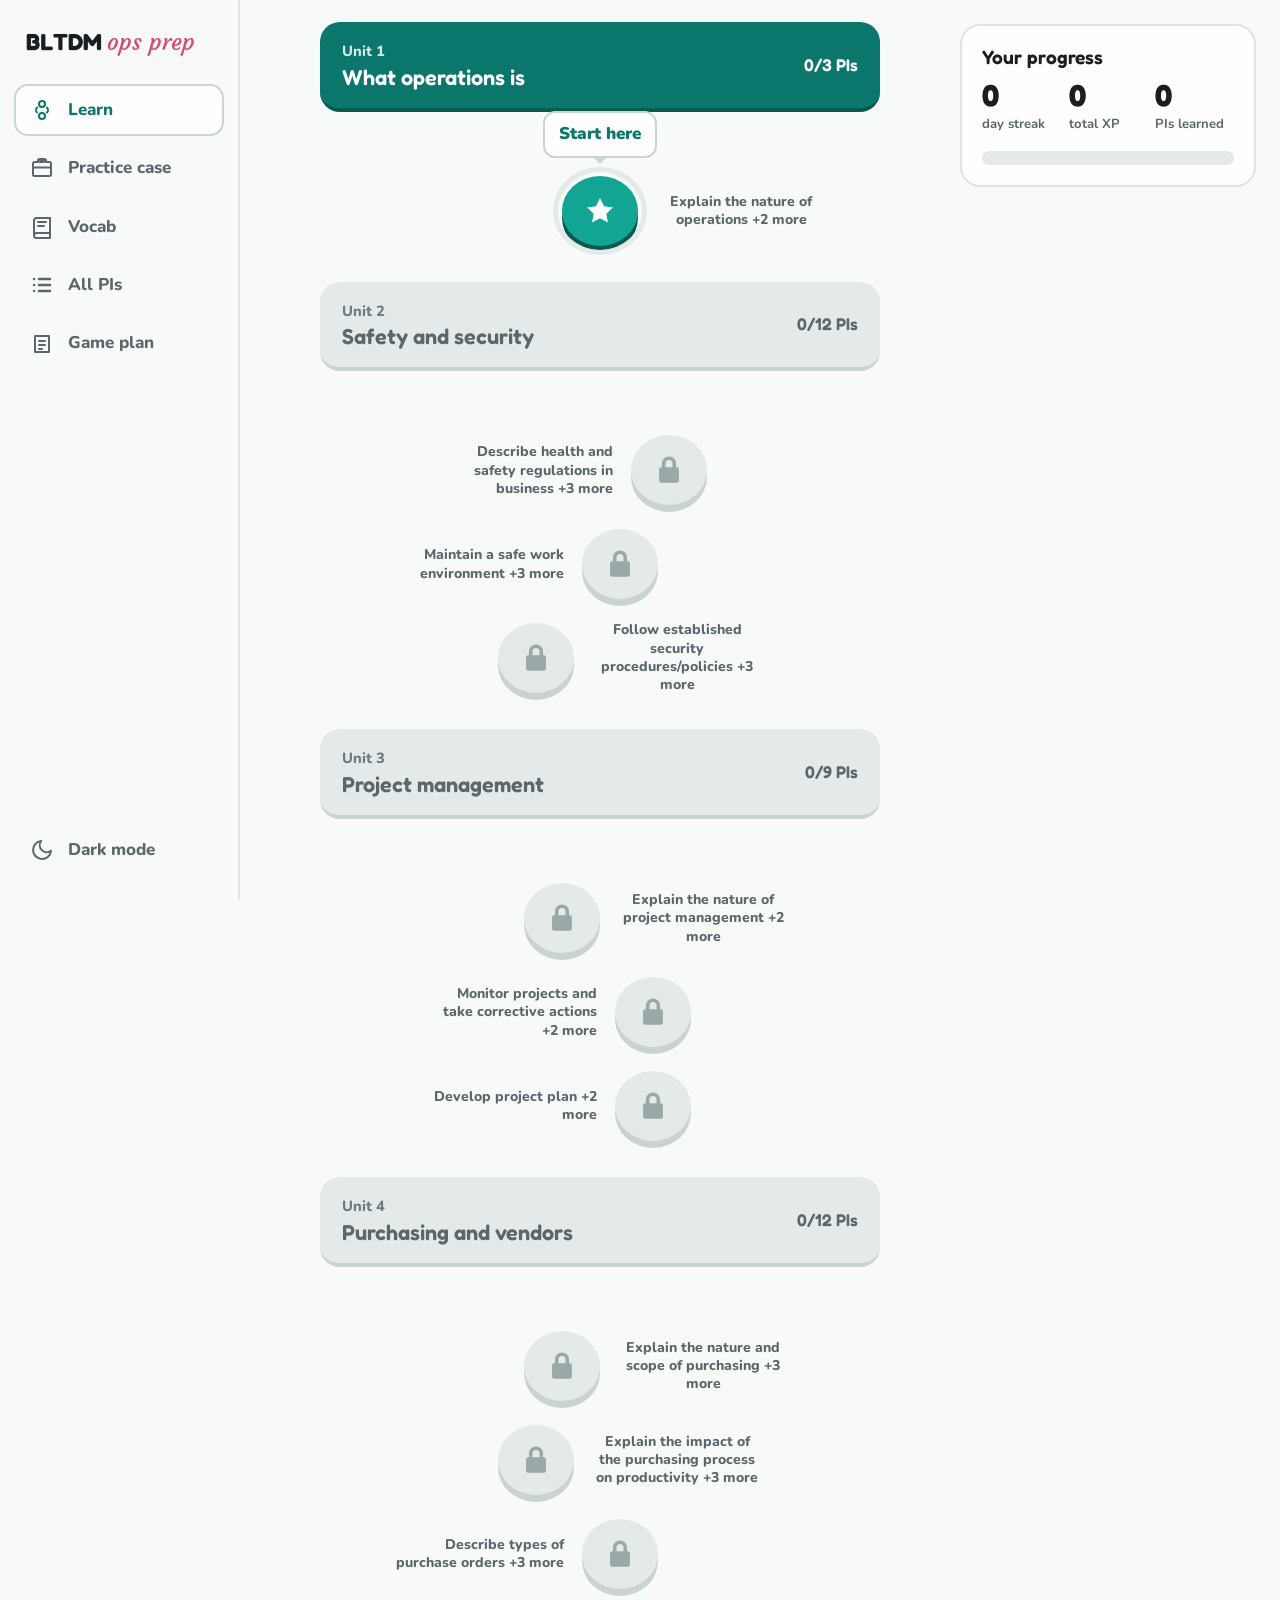
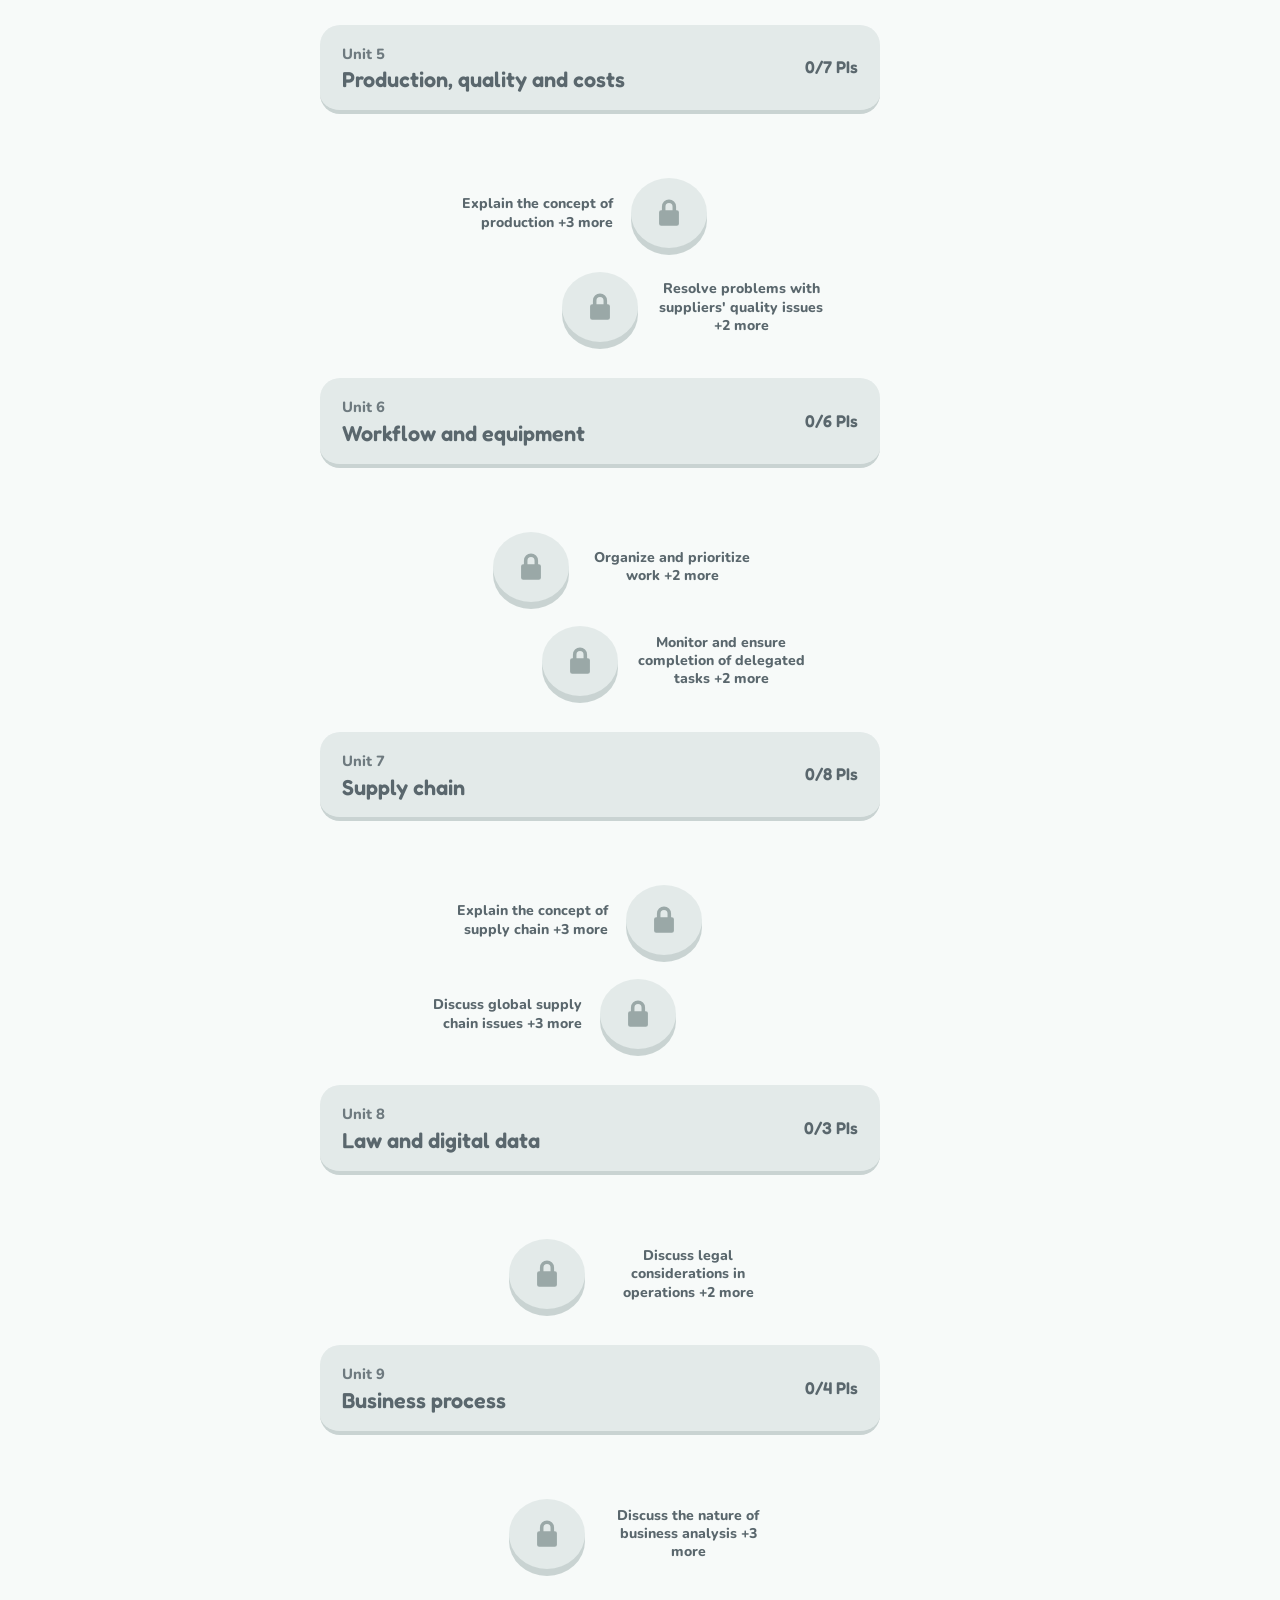
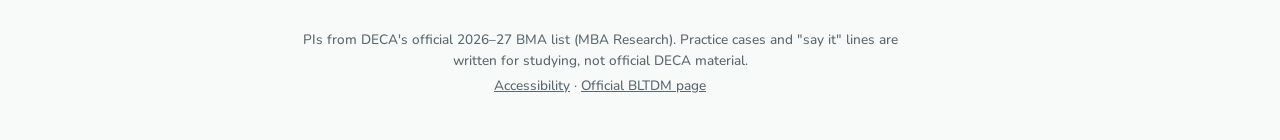
==== commit c4a474ec: "Add PI definitions, how-to-use tips, 99 vocab terms and vocab questions Co-Authored-By: Claude Opus " ====
--- a/index.html
+++ b/index.html
@@ -7,10 +7,16 @@
 <meta name="description" content="Learn every DECA BLTDM Operations performance indicator with short lessons, a streak and XP, then run timed practice cases.">
 <meta name="theme-color" content="#F7FAF9">
 <link rel="icon" href="favicon.svg" type="image/svg+xml">
+<link rel="manifest" href="manifest.webmanifest">
+<link rel="apple-touch-icon" href="apple-touch-icon.png">
+<meta name="apple-mobile-web-app-capable" content="yes">
+<meta name="mobile-web-app-capable" content="yes">
+<meta name="apple-mobile-web-app-title" content="BLTDM Prep">
+<meta name="apple-mobile-web-app-status-bar-style" content="default">
 <link rel="preconnect" href="https://fonts.googleapis.com">
 <link rel="preconnect" href="https://fonts.gstatic.com" crossorigin>
 <link href="https://fonts.googleapis.com/css2?family=Courgette&family=Fredoka:wght@500;600;700&family=Nunito:wght@500;700;800;900&display=swap" rel="stylesheet">
-<link rel="stylesheet" href="style.css?v=3">
+<link rel="stylesheet" href="style.css?v=5">
 </head>
 <body>
 <a class="skip" href="#main">Skip to content</a>
@@ -27,6 +33,8 @@
   <symbol id="i-case" viewBox="0 0 24 24"><path d="M8 6V4.5A1.5 1.5 0 0 1 9.5 3h5A1.5 1.5 0 0 1 16 4.5V6h3.5A1.5 1.5 0 0 1 21 7.5v11a1.5 1.5 0 0 1-1.5 1.5h-15A1.5 1.5 0 0 1 3 18.5v-11A1.5 1.5 0 0 1 4.5 6H8zm2 0h4V5h-4v1zM3 11.5h18" fill="none" stroke="currentColor" stroke-width="2" stroke-linejoin="round"/></symbol>
   <symbol id="i-list" viewBox="0 0 24 24"><path d="M9 6h11M9 12h11M9 18h11M4 6h.01M4 12h.01M4 18h.01" fill="none" stroke="currentColor" stroke-width="2.4" stroke-linecap="round"/></symbol>
   <symbol id="i-map" viewBox="0 0 24 24"><path d="M5 4h14v16H5zM9 9h6M9 13h6M9 17h3" fill="none" stroke="currentColor" stroke-width="2" stroke-linejoin="round" stroke-linecap="round"/></symbol>
+  <symbol id="i-book" viewBox="0 0 24 24"><path d="M4 5.5A2.5 2.5 0 0 1 6.5 3H20v15H6.5A2.5 2.5 0 0 0 4 20.5zM4 20.5A2.5 2.5 0 0 0 6.5 23H20v-5M8 7h8M8 11h6" fill="none" stroke="currentColor" stroke-width="2" stroke-linejoin="round" stroke-linecap="round"/></symbol>
+  <symbol id="i-search" viewBox="0 0 24 24"><path d="M10.5 4a6.5 6.5 0 1 1 0 13 6.5 6.5 0 0 1 0-13zM20 20l-4.6-4.6" fill="none" stroke="currentColor" stroke-width="2.4" stroke-linecap="round"/></symbol>
   <symbol id="i-moon" viewBox="0 0 24 24"><path d="M21 12.8A9 9 0 1 1 11.2 3a7 7 0 0 0 9.8 9.8z" fill="none" stroke="currentColor" stroke-width="2" stroke-linejoin="round"/></symbol>
   <symbol id="i-redo" viewBox="0 0 24 24"><path d="M20 12a8 8 0 1 1-2.3-5.7M20 4v5h-5" fill="none" stroke="currentColor" stroke-width="2.4" stroke-linecap="round" stroke-linejoin="round"/></symbol>
 </svg>
@@ -36,6 +44,7 @@
     <a class="logo" href="#learn" data-tip="Back to your learning path">BLTDM <span>ops prep</span></a>
     <a class="navlink" href="#learn" data-tip="Lessons that teach every PI"><svg><use href="#i-path"/></svg><span>Learn</span></a>
     <a class="navlink" href="#case" data-tip="Draw a random case and run the timer"><svg><use href="#i-case"/></svg><span>Practice case</span></a>
+    <a class="navlink" href="#vocab" data-tip="100 operations, law and ethics terms"><svg><use href="#i-book"/></svg><span>Vocab</span></a>
     <a class="navlink" href="#pis" data-tip="All 64 PIs on one page"><svg><use href="#i-list"/></svg><span>All PIs</span></a>
     <a class="navlink" href="#plan" data-tip="The 5-step way to answer any case"><svg><use href="#i-map"/></svg><span>Game plan</span></a>
     <button class="navlink themebtn" id="theme" data-tip="Switch light or dark mode"><svg><use href="#i-moon"/></svg><span>Dark mode</span></button>
@@ -88,11 +97,25 @@
       </div>
     </section>
 
+    <!-- VOCAB -->
+    <section class="view" id="v-vocab" aria-labelledby="h-vocab" hidden>
+      <header class="pagehead">
+        <h1 id="h-vocab">Vocab that wins points</h1>
+        <p>Drop these words in your presentation and the judge knows you know the material. Each one shows the PIs it helps you hit.</p>
+      </header>
+      <div class="vtools">
+        <label class="search"><svg><use href="#i-search"/></svg><input id="vSearch" type="search" placeholder="Search terms, like OSHA or tariff" aria-label="Search vocab"></label>
+        <button class="btn primary" id="vPractice" data-tip="A quick lesson of 8 random vocab terms">Practice vocab</button>
+      </div>
+      <p class="vcount mute" id="vCount"></p>
+      <dl class="vocab" id="vList"></dl>
+    </section>
+
     <!-- ALL PIS -->
     <section class="view" id="v-pis" aria-labelledby="h-pis" hidden>
       <header class="pagehead">
         <h1 id="h-pis">All 64 Operations PIs</h1>
-        <p>From DECA's 2026–27 Business Management and Administration list. Team Decision Making only pulls from these two lists, never pathway PIs. A star means you've finished a lesson on it.</p>
+        <p>From DECA's 2026–27 Business Management and Administration list. Team Decision Making only pulls from these two lists, never pathway PIs. Tap any PI to see what it means and how to use it in a case. A star means you've finished a lesson on it.</p>
       </header>
       <div class="legend">
         <span data-tip="Prerequisite: basic knowledge"><b class="lv">PQ</b> basics</span>
@@ -169,7 +192,9 @@
 </div>
 
 <div class="tip" id="tip" role="tooltip" hidden></div>
-<script src="data.js?v=3"></script>
-<script src="app.js?v=3"></script>
+<script src="data.js?v=5"></script>
+<script src="guide.js?v=5"></script>
+<script src="app.js?v=5"></script>
+<script>if ("serviceWorker" in navigator) navigator.serviceWorker.register("sw.js").catch(() => {});</script>
 </body>
 </html>
--- a/style.css
+++ b/style.css
@@ -244,3 +244,34 @@
   .btn.chunky{width:100%}
 }
 @media (prefers-reduced-motion:reduce){*{transition:none!important;animation:none!important}}
+/* installed app: keep content below the iPhone status bar */
+main{padding-top:calc(22px + env(safe-area-inset-top))}
+.l-top{padding-top:calc(22px + env(safe-area-inset-top))}
+
+/* ---------- vocab + PI guide ---------- */
+.deftxt{font-family:Nunito,sans-serif;font-weight:700;font-size:1.12rem;line-height:1.5}
+.say+.say{margin-top:12px;padding-top:12px}
+.vtools{display:flex;gap:10px;flex-wrap:wrap;margin-bottom:8px}
+.search{flex:1;min-width:220px;display:flex;align-items:center;gap:10px;border:2px solid var(--line2);border-radius:14px;padding:0 14px;background:var(--sheet)}
+.search svg{color:var(--mute);width:20px;height:20px}
+.search input{flex:1;border:0;background:none;font:inherit;font-weight:700;color:var(--ink);padding:11px 0;outline:none;min-width:0}
+.search:focus-within{border-color:var(--mintFill)}
+.vcount{margin:6px 0 10px;font-weight:700}
+.vocab{margin:0;max-width:820px}
+.vrow{display:grid;grid-template-columns:220px 1fr;gap:16px;padding:14px 0;border-top:2px solid var(--line)}
+.vrow dt{font-family:Fredoka,sans-serif;font-weight:600;font-size:1.1rem}
+.vrow dd{margin:0;color:var(--mute)}
+.vpis{display:flex;flex-wrap:wrap;gap:6px;margin-top:6px}
+.vpi{font-size:.75rem;font-weight:900;border:2px solid var(--line2);border-radius:7px;padding:0 6px;color:var(--mute)}
+.pidet summary{list-style:none;cursor:pointer}
+.pidet summary::-webkit-details-marker{display:none}
+.pidet summary:hover .t{color:var(--mint)}
+[data-theme=dark] .pidet summary:hover .t{color:var(--good)}
+.pidet[open] summary .t{font-weight:800}
+.pimore{padding:4px 4px 16px 112px;max-width:780px}
+.pimore p{margin:8px 0 0}
+.pimore b{display:block;font-family:Courgette,cursive;font-weight:400;color:var(--rose)}
+@media (max-width:720px){
+  .vrow{grid-template-columns:1fr;gap:2px}
+  .pimore{padding-left:4px}
+}
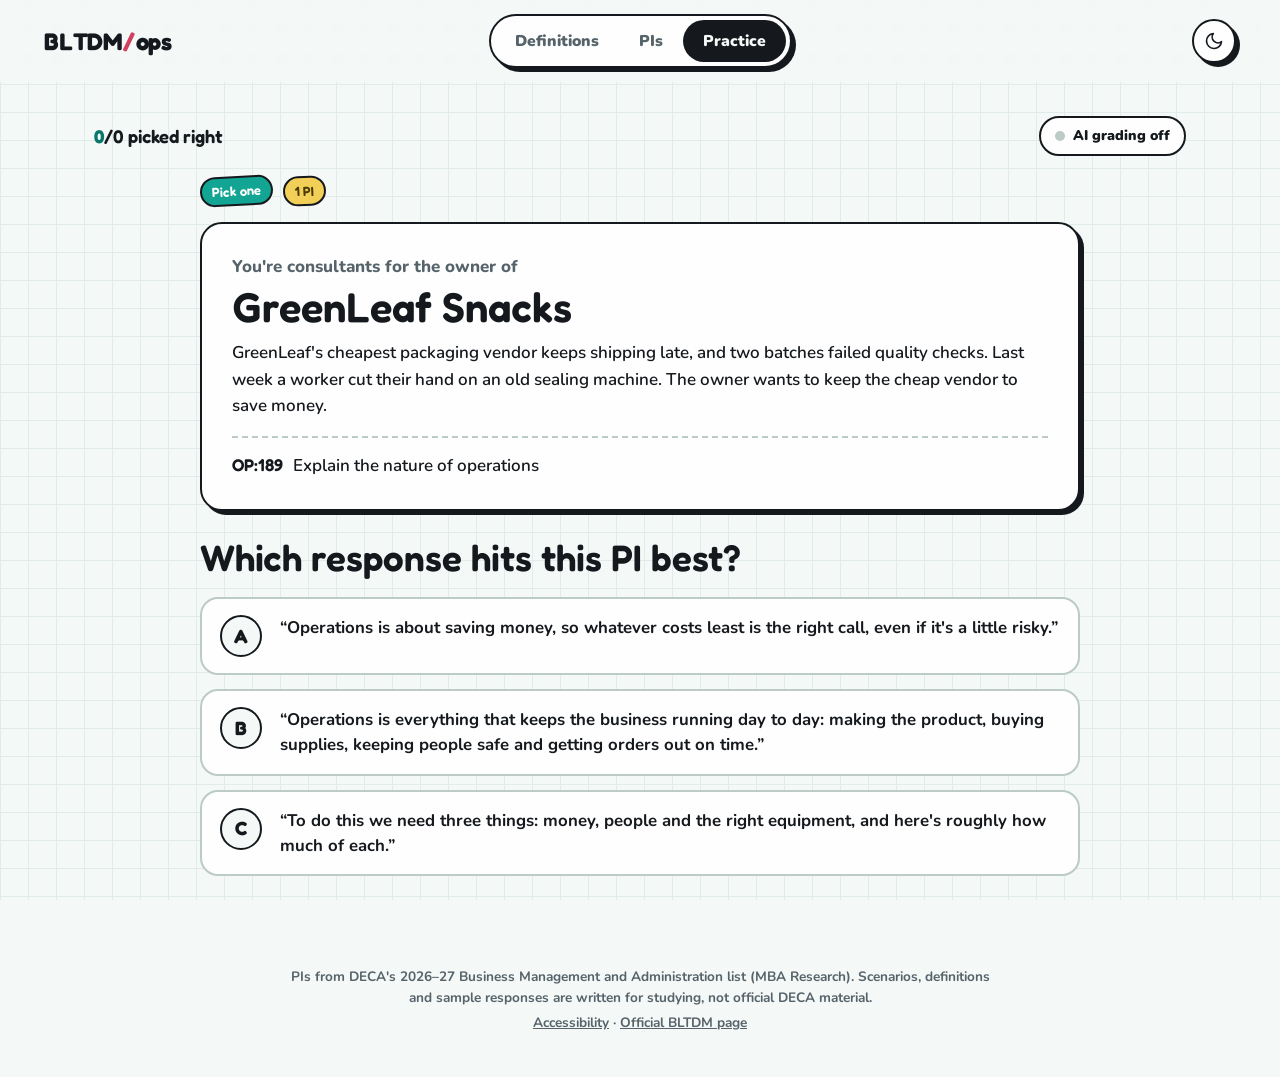
==== commit d4d53fad: "Rebuild as 3 tabs: Definitions, PIs, Practice with response picking and AI-graded writing Co-Authore" ====
--- a/index.html
+++ b/index.html
@@ -3,198 +3,98 @@
 <head>
 <meta charset="utf-8">
 <meta name="viewport" content="width=device-width,initial-scale=1,viewport-fit=cover">
-<title>BLTDM Ops Prep · Learn the Operations PIs</title>
-<meta name="description" content="Learn every DECA BLTDM Operations performance indicator with short lessons, a streak and XP, then run timed practice cases.">
-<meta name="theme-color" content="#F7FAF9">
+<title>BLTDM Ops Prep · Definitions, PIs and practice</title>
+<meta name="description" content="Study DECA BLTDM Operations: 99 definitions, all 64 Operations PIs explained, and practice that has you pick and write judge-ready responses.">
+<meta name="theme-color" content="#F4F8F7">
 <link rel="icon" href="favicon.svg" type="image/svg+xml">
 <link rel="manifest" href="manifest.webmanifest">
 <link rel="apple-touch-icon" href="apple-touch-icon.png">
 <meta name="apple-mobile-web-app-capable" content="yes">
 <meta name="mobile-web-app-capable" content="yes">
 <meta name="apple-mobile-web-app-title" content="BLTDM Prep">
-<meta name="apple-mobile-web-app-status-bar-style" content="default">
 <link rel="preconnect" href="https://fonts.googleapis.com">
 <link rel="preconnect" href="https://fonts.gstatic.com" crossorigin>
 <link href="https://fonts.googleapis.com/css2?family=Courgette&family=Fredoka:wght@500;600;700&family=Nunito:wght@500;700;800;900&display=swap" rel="stylesheet">
-<link rel="stylesheet" href="style.css?v=5">
+<link rel="stylesheet" href="style.css?v=6">
 </head>
 <body>
 <a class="skip" href="#main">Skip to content</a>
 
-<svg width="0" height="0" style="position:absolute" aria-hidden="true">
-  <symbol id="i-flame" viewBox="0 0 24 24"><path d="M12 2c1 3.5 5.5 6 5.5 11a5.5 5.5 0 0 1-11 0c0-2.4 1.1-4 2.5-5.3.2 1.7 1 2.8 2.1 3.3C10.6 8 11.2 4.8 12 2z"/></symbol>
-  <symbol id="i-bolt" viewBox="0 0 24 24"><path d="M13.5 2 4 13.5h6.5L9.5 22 20 9.5h-6.5L13.5 2z"/></symbol>
-  <symbol id="i-heart" viewBox="0 0 24 24"><path d="M12 21s-7.5-4.6-9.6-9.3C1 8.4 3 4.5 6.8 4.5c2.2 0 3.6 1.2 5.2 3 1.6-1.8 3-3 5.2-3 3.8 0 5.8 3.9 4.4 7.2C19.5 16.4 12 21 12 21z"/></symbol>
-  <symbol id="i-star" viewBox="0 0 24 24"><path d="m12 2.8 2.8 5.8 6.3.9-4.6 4.4 1.1 6.3L12 17.2l-5.6 3 1.1-6.3L2.9 9.5l6.3-.9L12 2.8z"/></symbol>
-  <symbol id="i-check" viewBox="0 0 24 24"><path d="M4.5 12.5l5 5L19.5 7" fill="none" stroke="currentColor" stroke-width="3.2" stroke-linecap="round" stroke-linejoin="round"/></symbol>
-  <symbol id="i-lock" viewBox="0 0 24 24"><path d="M7 10V7.5a5 5 0 0 1 10 0V10h.5A1.5 1.5 0 0 1 19 11.5v8A1.5 1.5 0 0 1 17.5 21h-11A1.5 1.5 0 0 1 5 19.5v-8A1.5 1.5 0 0 1 6.5 10H7zm2.5 0h5V7.5a2.5 2.5 0 0 0-5 0V10z"/></symbol>
-  <symbol id="i-x" viewBox="0 0 24 24"><path d="M6 6l12 12M18 6 6 18" fill="none" stroke="currentColor" stroke-width="2.6" stroke-linecap="round"/></symbol>
-  <symbol id="i-path" viewBox="0 0 24 24"><path d="M12 3a3 3 0 1 1 0 6 3 3 0 0 1 0-6zm0 12a3 3 0 1 1 0 6 3 3 0 0 1 0-6zM7 9.5l-1 1.7M17 9.5l1 1.7M6 13l1 1.5M18 13l-1 1.5" fill="none" stroke="currentColor" stroke-width="2" stroke-linecap="round"/></symbol>
-  <symbol id="i-case" viewBox="0 0 24 24"><path d="M8 6V4.5A1.5 1.5 0 0 1 9.5 3h5A1.5 1.5 0 0 1 16 4.5V6h3.5A1.5 1.5 0 0 1 21 7.5v11a1.5 1.5 0 0 1-1.5 1.5h-15A1.5 1.5 0 0 1 3 18.5v-11A1.5 1.5 0 0 1 4.5 6H8zm2 0h4V5h-4v1zM3 11.5h18" fill="none" stroke="currentColor" stroke-width="2" stroke-linejoin="round"/></symbol>
-  <symbol id="i-list" viewBox="0 0 24 24"><path d="M9 6h11M9 12h11M9 18h11M4 6h.01M4 12h.01M4 18h.01" fill="none" stroke="currentColor" stroke-width="2.4" stroke-linecap="round"/></symbol>
-  <symbol id="i-map" viewBox="0 0 24 24"><path d="M5 4h14v16H5zM9 9h6M9 13h6M9 17h3" fill="none" stroke="currentColor" stroke-width="2" stroke-linejoin="round" stroke-linecap="round"/></symbol>
-  <symbol id="i-book" viewBox="0 0 24 24"><path d="M4 5.5A2.5 2.5 0 0 1 6.5 3H20v15H6.5A2.5 2.5 0 0 0 4 20.5zM4 20.5A2.5 2.5 0 0 0 6.5 23H20v-5M8 7h8M8 11h6" fill="none" stroke="currentColor" stroke-width="2" stroke-linejoin="round" stroke-linecap="round"/></symbol>
-  <symbol id="i-search" viewBox="0 0 24 24"><path d="M10.5 4a6.5 6.5 0 1 1 0 13 6.5 6.5 0 0 1 0-13zM20 20l-4.6-4.6" fill="none" stroke="currentColor" stroke-width="2.4" stroke-linecap="round"/></symbol>
-  <symbol id="i-moon" viewBox="0 0 24 24"><path d="M21 12.8A9 9 0 1 1 11.2 3a7 7 0 0 0 9.8 9.8z" fill="none" stroke="currentColor" stroke-width="2" stroke-linejoin="round"/></symbol>
-  <symbol id="i-redo" viewBox="0 0 24 24"><path d="M20 12a8 8 0 1 1-2.3-5.7M20 4v5h-5" fill="none" stroke="currentColor" stroke-width="2.4" stroke-linecap="round" stroke-linejoin="round"/></symbol>
-</svg>
+<header class="top">
+  <a class="mark" href="#practice" data-tip="Go to practice">BLTDM<i>/</i>ops</a>
+  <nav class="tabs" aria-label="Sections">
+    <a href="#defs" data-tip="99 law, ethics and operations terms">Definitions</a>
+    <a href="#pis" data-tip="All 64 Operations PIs, explained">PIs</a>
+    <a href="#practice" data-tip="Pick the better response, or write your own and get graded">Practice</a>
+  </nav>
+  <button class="themebtn" id="theme" aria-label="Switch light or dark mode" data-tip="Switch light or dark mode">
+    <svg viewBox="0 0 24 24" width="20" height="20"><path d="M21 12.8A9 9 0 1 1 11.2 3a7 7 0 0 0 9.8 9.8z" fill="none" stroke="currentColor" stroke-width="2" stroke-linejoin="round"/></svg>
+  </button>
+</header>
 
-<div class="app">
-  <nav class="rail" aria-label="Sections">
-    <a class="logo" href="#learn" data-tip="Back to your learning path">BLTDM <span>ops prep</span></a>
-    <a class="navlink" href="#learn" data-tip="Lessons that teach every PI"><svg><use href="#i-path"/></svg><span>Learn</span></a>
-    <a class="navlink" href="#case" data-tip="Draw a random case and run the timer"><svg><use href="#i-case"/></svg><span>Practice case</span></a>
-    <a class="navlink" href="#vocab" data-tip="100 operations, law and ethics terms"><svg><use href="#i-book"/></svg><span>Vocab</span></a>
-    <a class="navlink" href="#pis" data-tip="All 64 PIs on one page"><svg><use href="#i-list"/></svg><span>All PIs</span></a>
-    <a class="navlink" href="#plan" data-tip="The 5-step way to answer any case"><svg><use href="#i-map"/></svg><span>Game plan</span></a>
-    <button class="navlink themebtn" id="theme" data-tip="Switch light or dark mode"><svg><use href="#i-moon"/></svg><span>Dark mode</span></button>
-  </nav>
+<main id="main">
 
-  <main id="main">
-    <div class="statbar" aria-label="Your progress">
-      <span class="stat streak" data-tip="Days in a row you finished a lesson"><svg><use href="#i-flame"/></svg><b class="js-streak">0</b></span>
-      <span class="stat xp" data-tip="XP: 10 per lesson, +5 for no mistakes"><svg><use href="#i-bolt"/></svg><b class="js-xp">0</b></span>
-      <span class="stat learned" data-tip="PIs you've finished a lesson on"><svg><use href="#i-star"/></svg><b class="js-learned">0</b><small>/64</small></span>
+  <!-- DEFINITIONS -->
+  <section class="view" id="v-defs" aria-labelledby="h-defs" hidden>
+    <div class="hero">
+      <h1 id="h-defs">Definitions</h1>
+      <p>99 words that show the judge you know law, ethics and operations. Each one is tagged with the PIs it helps you hit.</p>
     </div>
+    <div class="toolbar">
+      <label class="search"><svg viewBox="0 0 24 24"><path d="M10.5 4a6.5 6.5 0 1 1 0 13 6.5 6.5 0 0 1 0-13zM20 20l-4.6-4.6" fill="none" stroke="currentColor" stroke-width="2.4" stroke-linecap="round"/></svg><input id="dSearch" type="search" placeholder="Search, like OSHA or tariff" aria-label="Search definitions"></label>
+      <p class="count" id="dCount"></p>
+    </div>
+    <nav class="az" id="az" aria-label="Jump to letter"></nav>
+    <div id="dList"></div>
+  </section>
 
-    <!-- LEARN -->
-    <section class="view" id="v-learn" aria-labelledby="h-learn">
-      <h1 class="sr" id="h-learn">Learn the Operations PIs</h1>
-      <div id="path" class="path"></div>
-    </section>
+  <!-- PIS -->
+  <section class="view" id="v-pis" aria-labelledby="h-pis" hidden>
+    <div class="hero">
+      <h1 id="h-pis">The 64 PIs</h1>
+      <p>Every Operations PI that can show up in BLTDM, from DECA's official 2026–27 list. Tap a tag to see what it means, how to use it and what to say.</p>
+    </div>
+    <div class="toolbar">
+      <div class="chips" id="piFilters" role="group" aria-label="Filter PIs by topic"></div>
+    </div>
+    <div class="tags" id="piGrid"></div>
+  </section>
 
-    <!-- PRACTICE CASE -->
-    <section class="view" id="v-case" aria-labelledby="h-case" hidden>
-      <header class="pagehead">
-        <h1 id="h-case">Draw a case. Beat the clock.</h1>
-        <p>A business with an operations problem that has a legal or ethical catch. You get 7 PIs. Tick each one as you cover it, like the judge will.</p>
-      </header>
-      <article class="casefile card" aria-live="polite">
-        <div class="cf-head">
-          <div><p class="cf-role" id="cfRole"></p><h2 class="cf-co" id="cfCo"></h2></div>
-          <p class="cf-no" id="cfNo"></p>
-        </div>
-        <p class="cf-sit" id="cfSit"></p>
-        <p class="cf-ask" id="cfAsk"></p>
-        <h3 class="cf-pih">Performance indicators</h3>
-        <ol class="cf-pis" id="cfPis"></ol>
-        <p class="cf-score" id="cfScore"></p>
-      </article>
-      <div class="timer card" role="timer">
-        <div>
-          <p class="t-phase" id="tPhase">Prep time</p>
-          <p class="t-num" id="tNum">30:00</p>
-        </div>
-        <div class="t-right">
-          <div class="bar"><i id="tBar"></i></div>
-          <div class="t-btns">
-            <button class="btn primary" id="tStart" data-tip="Start or pause the timer">Start prep</button>
-            <button class="btn" id="tReset" data-tip="Put the timer back to 30:00">Reset</button>
-            <button class="btn" id="newCase" data-tip="Get a new company, problem and set of PIs">New case</button>
-          </div>
-          <p class="t-note">30 minutes to prep, then up to 15 with the judge, questions included. Split the PIs: one of you takes law and safety, the other takes purchasing, quality and the plan.</p>
-        </div>
-      </div>
-    </section>
+  <!-- PRACTICE -->
+  <section class="view" id="v-practice" aria-labelledby="h-practice" hidden>
+    <h1 class="sr" id="h-practice">Practice</h1>
+    <div class="pbar">
+      <p class="score" id="pScore" data-tip="Your score this session"></p>
+      <button class="keybtn" id="keyBtn" data-tip="Set up AI grading for written answers"></button>
+    </div>
+    <div class="stage" id="stage" aria-live="polite"></div>
+  </section>
 
-    <!-- VOCAB -->
-    <section class="view" id="v-vocab" aria-labelledby="h-vocab" hidden>
-      <header class="pagehead">
-        <h1 id="h-vocab">Vocab that wins points</h1>
-        <p>Drop these words in your presentation and the judge knows you know the material. Each one shows the PIs it helps you hit.</p>
-      </header>
-      <div class="vtools">
-        <label class="search"><svg><use href="#i-search"/></svg><input id="vSearch" type="search" placeholder="Search terms, like OSHA or tariff" aria-label="Search vocab"></label>
-        <button class="btn primary" id="vPractice" data-tip="A quick lesson of 8 random vocab terms">Practice vocab</button>
-      </div>
-      <p class="vcount mute" id="vCount"></p>
-      <dl class="vocab" id="vList"></dl>
-    </section>
+  <footer class="foot">
+    <p>PIs from DECA's 2026–27 Business Management and Administration list (MBA Research). Scenarios, definitions and sample responses are written for studying, not official DECA material.</p>
+    <p><a href="accessibility.html">Accessibility</a> · <a href="https://www.deca.org/compete/business-law-and-ethics-team-decision-making">Official BLTDM page</a></p>
+  </footer>
+</main>
 
-    <!-- ALL PIS -->
-    <section class="view" id="v-pis" aria-labelledby="h-pis" hidden>
-      <header class="pagehead">
-        <h1 id="h-pis">All 64 Operations PIs</h1>
-        <p>From DECA's 2026–27 Business Management and Administration list. Team Decision Making only pulls from these two lists, never pathway PIs. Tap any PI to see what it means and how to use it in a case. A star means you've finished a lesson on it.</p>
-      </header>
-      <div class="legend">
-        <span data-tip="Prerequisite: basic knowledge"><b class="lv">PQ</b> basics</span>
-        <span data-tip="Career sustaining: what most employees need"><b class="lv">CS</b> everyday</span>
-        <span data-tip="Specialist: harder, more common at state and ICDC"><b class="lv sp">SP</b> specialist</span>
-      </div>
-      <div id="pisList"></div>
-    </section>
-
-    <!-- GAME PLAN -->
-    <section class="view" id="v-plan" aria-labelledby="h-plan" hidden>
-      <header class="pagehead">
-        <h1 id="h-plan">The game plan for any case</h1>
-        <p>Five moves, in this order. Run them every time and you'll hit the PIs without thinking about it.</p>
-      </header>
-      <ol class="steps">
-        <li><h3>Name the problem in one sentence</h3><p>"Your cheapest supplier keeps shipping bad product, and that puts your customers and your reputation at risk."</p></li>
-        <li><h3>Explain the idea</h3><p>Most PIs start with explain, describe or discuss. Define the concept like you're teaching the owner.</p></li>
-        <li><h3>Bring the law</h3><p>Name real things: OSHA, vendor contracts, product liability, data privacy, the FTC. This is where Business Law and Ethics teams win points.</p></li>
-        <li><h3>Bring the ethics</h3><p>Is it fair to workers, customers and suppliers? Legal isn't always ethical. Mention a code of ethics and not cutting corners to save money.</p></li>
-        <li><h3>Give the plan and how you'll measure it</h3><p>Who does what, by when, and what it costs. Then the numbers that prove it worked: defect rate, injury reports, on-time delivery.</p></li>
-      </ol>
-      <h2 class="cheat-h">Words that make judges nod</h2>
-      <dl class="cheat">
-        <dt>OSHA</dt><dd>The federal agency for workplace safety. Injuries get reported, hazards get fixed.</dd>
-        <dt>Product liability</dt><dd>A company can be sued if what it sells hurts someone.</dd>
-        <dt>Breach of contract</dt><dd>When a vendor or the business doesn't do what the contract says.</dd>
-        <dt>Due diligence</dt><dd>Checking a vendor out before you sign, not after something goes wrong.</dd>
-        <dt>Corrective action plan</dt><dd>A written fix with a deadline you give a vendor or team.</dd>
-        <dt>Total cost of ownership</dt><dd>The real cost of a choice: price plus returns, downtime and risk.</dd>
-        <dt>Just-in-time inventory</dt><dd>Ordering stock right when you need it. Saves money, breaks if suppliers are late.</dd>
-        <dt>KPI</dt><dd>The number you track to prove the plan is working.</dd>
-      </dl>
-    </section>
-
-    <footer class="foot">
-      <p>PIs from DECA's official 2026–27 BMA list (MBA Research). Practice cases and "say it" lines are written for studying, not official DECA material.</p>
-      <p><a href="accessibility.html">Accessibility</a> · <a href="https://www.deca.org/compete/business-law-and-ethics-team-decision-making">Official BLTDM page</a></p>
-    </footer>
-  </main>
-
-  <aside class="side" aria-label="Goals">
-    <div class="card sidecard">
-      <h2>Your progress</h2>
-      <div class="bigstats">
-        <div><b class="js-streak">0</b><span>day streak</span></div>
-        <div><b class="js-xp">0</b><span>total XP</span></div>
-        <div><b class="js-learned">0</b><span>PIs learned</span></div>
-      </div>
-      <div class="bar"><i class="js-learnbar"></i></div>
+<dialog class="sheet" id="keySheet" aria-labelledby="ksTitle">
+  <form id="keyForm">
+    <h2 id="ksTitle">AI grading</h2>
+    <p>Written answers are graded by Google's Gemini. Paste a free API key from <a href="https://aistudio.google.com/apikey">aistudio.google.com/apikey</a>. It's saved only on this device and sent only to Google.</p>
+    <label class="field"><span>Gemini API key</span><input id="keyInput" type="password" autocomplete="off" spellcheck="false" placeholder="Paste your key"></label>
+    <p class="hint">No key? Written answers still get a quick offline check for PI ideas and vocab.</p>
+    <div class="sheet-btns">
+      <button class="btn ghost" type="button" id="keyClear">Remove key</button>
+      <button class="btn" type="button" id="keyCancel">Cancel</button>
+      <button class="btn primary" type="submit">Save key</button>
     </div>
-    <div class="card sidecard" id="reviewCard" hidden>
-      <h2>Fix your mistakes</h2>
-      <p class="mute">You've missed <b id="mistakeCount">0</b> PIs. A quick review brings them back.</p>
-      <button class="btn primary wide" id="reviewBtn" data-tip="A short lesson made only of PIs you got wrong">Review mistakes</button>
-    </div>
-  </aside>
-</div>
-
-<!-- LESSON -->
-<div class="lesson" id="lesson" hidden role="dialog" aria-modal="true" aria-label="Lesson">
-  <div class="l-top">
-    <button class="iconbtn" id="lClose" aria-label="Quit lesson" data-tip="Quit lesson (progress in this lesson is lost)"><svg><use href="#i-x"/></svg></button>
-    <div class="bar l-bar"><i id="lBar"></i></div>
-    <span class="hearts" id="lHearts" data-tip="Wrong answers cost a heart. Lose all 3 and you restart the lesson"></span>
-  </div>
-  <div class="l-body" id="lBody"></div>
-  <div class="l-foot" id="lFoot">
-    <div class="l-foot-in">
-      <div class="l-msg" id="lMsg" aria-live="assertive"></div>
-      <button class="btn primary chunky" id="lBtn" disabled>Check</button>
-    </div>
-  </div>
-</div>
+  </form>
+</dialog>
 
 <div class="tip" id="tip" role="tooltip" hidden></div>
-<script src="data.js?v=5"></script>
-<script src="guide.js?v=5"></script>
-<script src="app.js?v=5"></script>
-<script>if ("serviceWorker" in navigator) navigator.serviceWorker.register("sw.js").catch(() => {});</script>
+<script src="data.js?v=6"></script>
+<script src="guide.js?v=6"></script>
+<script src="practice.js?v=6"></script>
+<script src="app.js?v=6"></script>
+<script>if ("serviceWorker" in navigator && location.protocol === "https:") navigator.serviceWorker.register("sw.js").catch(() => {});</script>
 </body>
 </html>
--- a/style.css
+++ b/style.css
@@ -1,277 +1,192 @@
+/* BLTDM Ops Prep. Art direction: graph-paper study desk with sticker labels and paper PI tags
+   (from Awwwards refs "Design Quiz" and "The Moral Catch"), in the mint + rose house palette. */
 :root{
-  --bg:#F7FAF9; --sheet:#FDFEFD; --ink:#1A1D21; --mute:#5A676D; --line:#DCE5E4; --line2:#C9D6D4;
-  --mint:#0B776C; --mintFill:#12A594; --mintEdge:#08594F; --onMint:#FDFEFD;
-  --good:#0B776C; --goodBg:#DDF3EE; --bad:#B8314F; --badBg:#FBE6EC;
-  --rose:#D84A6C; --locked:#E3EAE9; --lockedEdge:#C9D3D2; --lockedInk:#9AA8A7;
-  --heart:#D84A6C; --flame:#D84A6C;
-  --r:20px;
+  --bg:#F4F8F7; --grid:#E1ECEA; --paper:#FDFEFD; --ink:#15191E; --mute:#56636A; --line:#D3DFDD; --line2:#BCCBC8;
+  --mint:#0B776C; --mintFill:#12A594; --mintSoft:#DDF2EE; --onMint:#FDFEFD;
+  --rose:#D0405F; --roseSoft:#FBE4EA; --sun:#F2CF56; --sunInk:#4A3B05;
+  --good:#0B776C; --bad:#B8314F;
+  --shadow:4px 4px 0 var(--ink);
 }
 [data-theme=dark]{
-  --bg:#12151C; --sheet:#1A1E27; --ink:#EEF1F3; --mute:#A3AEB6; --line:#2B313C; --line2:#3A4250;
-  --mint:#F4F6F8; --mintFill:#3CC7B0; --mintEdge:#B9C2CA; --onMint:#12151C;
-  --good:#5FD9C3; --goodBg:#163731; --bad:#FF8FA9; --badBg:#3A1D27;
-  --rose:#F2708F; --locked:#242A35; --lockedEdge:#1A1F28; --lockedInk:#5E6876;
-  --heart:#F2708F; --flame:#F2708F;
+  --bg:#11141A; --grid:#1A1F27; --paper:#1A1E26; --ink:#EEF1F3; --mute:#A3AEB6; --line:#2B313C; --line2:#3C4452;
+  --mint:#F4F6F8; --mintFill:#3CC7B0; --mintSoft:#173630; --onMint:#11141A;
+  --rose:#F2708F; --roseSoft:#3A1D27; --sun:#E8C552; --sunInk:#2A2003;
+  --good:#5FD9C3; --bad:#FF8FA9;
+  --shadow:4px 4px 0 #000;
 }
 *{box-sizing:border-box}
 @media (pointer:fine){html{overscroll-behavior-y:none}}
-body{margin:0;background:var(--bg);color:var(--ink);font:17px/1.55 Nunito,system-ui,sans-serif;font-weight:500;-webkit-font-smoothing:antialiased}
-h1,h2,h3{font-family:Fredoka,sans-serif;font-weight:600;line-height:1.15;margin:0}
+html{scroll-padding-top:150px}
+body{margin:0;color:var(--ink);font:17px/1.55 Nunito,system-ui,sans-serif;font-weight:600;-webkit-font-smoothing:antialiased;
+  background-color:var(--bg);
+  background-image:linear-gradient(var(--grid) 1.5px,transparent 1.5px),linear-gradient(90deg,var(--grid) 1.5px,transparent 1.5px);
+  background-size:28px 28px;background-attachment:fixed}
+h1,h2,h3{font-family:Fredoka,sans-serif;font-weight:600;line-height:1.05;margin:0}
 a{color:inherit}
 button{font:inherit;color:inherit}
-svg{width:24px;height:24px;fill:currentColor;flex:none}
 :focus-visible{outline:3px solid var(--rose);outline-offset:3px;border-radius:10px}
 .sr{position:absolute;width:1px;height:1px;overflow:hidden;clip:rect(0 0 0 0)}
-.skip{position:absolute;left:-999px;top:8px;background:var(--sheet);padding:8px 12px;border-radius:8px;z-index:50}
+.skip{position:absolute;left:-999px;top:8px;background:var(--paper);padding:8px 12px;border-radius:8px;z-index:50}
 .skip:focus{left:8px}
-.mute{color:var(--mute)}
 
-/* ---------- shell ---------- */
-.app{display:grid;grid-template-columns:240px minmax(0,1fr) 320px;min-height:100vh}
-.rail{position:sticky;top:0;height:100vh;display:flex;flex-direction:column;gap:6px;padding:24px 14px;border-right:2px solid var(--line)}
-.logo{font-family:Fredoka,sans-serif;font-weight:700;font-size:1.45rem;text-decoration:none;padding:0 12px 18px;white-space:nowrap}
-.logo span{font-family:Courgette,cursive;font-weight:400;color:var(--rose)}
-.navlink{display:flex;align-items:center;gap:14px;padding:11px 14px;border-radius:14px;border:2px solid transparent;text-decoration:none;font-weight:800;color:var(--mute);background:none;cursor:pointer;text-align:left}
-.navlink:hover{background:var(--locked);color:var(--ink)}
-.navlink[aria-current=page]{color:var(--mint);border-color:var(--line2);background:var(--sheet)}
-[data-theme=dark] .navlink[aria-current=page]{color:var(--ink)}
-.themebtn{margin-top:auto}
-main{padding:22px clamp(16px,4vw,48px) 40px;min-width:0}
-.side{position:sticky;top:0;height:100vh;padding:24px 24px 24px 0;display:flex;flex-direction:column;gap:16px}
+/* ---------- header ---------- */
+.top{position:sticky;top:0;z-index:20;display:grid;grid-template-columns:1fr auto 1fr;align-items:center;gap:16px;
+  padding:calc(14px + env(safe-area-inset-top)) clamp(16px,4vw,44px) 14px;background:color-mix(in srgb,var(--bg) 90%,transparent);backdrop-filter:blur(8px)}
+.mark{font-family:Fredoka,sans-serif;font-weight:700;font-size:1.5rem;text-decoration:none;letter-spacing:-.01em}
+.mark i{font-style:normal;color:var(--rose);margin:0 1px}
+.tabs{display:flex;background:var(--paper);border:2.5px solid var(--ink);border-radius:999px;padding:4px;box-shadow:var(--shadow)}
+.tabs a{padding:9px 20px;border-radius:999px;text-decoration:none;font-weight:900;font-size:.98rem;color:var(--mute);white-space:nowrap;transition:background .15s,color .15s}
+.tabs a:hover{color:var(--ink)}
+.tabs a[aria-current=page]{background:var(--ink);color:var(--bg)}
+.themebtn{justify-self:end;border:2.5px solid var(--ink);background:var(--paper);border-radius:50%;width:44px;height:44px;display:grid;place-items:center;cursor:pointer;box-shadow:var(--shadow)}
+.themebtn:active{transform:translate(2px,2px);box-shadow:2px 2px 0 var(--ink)}
 
-.card{background:var(--sheet);border:2px solid var(--line);border-radius:var(--r)}
-.sidecard{padding:20px}
-.sidecard h2{font-size:1.2rem;margin-bottom:12px}
-.sidecard p{margin:0 0 14px}
-.bigstats{display:grid;grid-template-columns:repeat(3,1fr);gap:8px;margin-bottom:14px}
-.bigstats b{display:block;font-family:Fredoka,sans-serif;font-size:1.9rem;line-height:1}
-.bigstats span{font-size:.82rem;color:var(--mute);font-weight:700}
-.bar{height:14px;background:var(--locked);border-radius:99px;overflow:hidden}
-.bar i{display:block;height:100%;width:0;background:var(--mintFill);border-radius:99px;transition:width .45s cubic-bezier(.3,1.4,.5,1);position:relative}
-.bar i::after{content:"";position:absolute;left:8px;right:8px;top:3px;height:3px;border-radius:9px;background:rgba(255,255,255,.35)}
+main{max-width:1180px;margin:0 auto;padding:20px clamp(16px,4vw,44px) 40px}
 
-.statbar{display:none;justify-content:space-between;gap:10px;margin-bottom:12px}
-.stat{display:flex;align-items:center;gap:6px;font-family:Fredoka,sans-serif;font-weight:600;font-size:1.1rem}
-.stat small{color:var(--mute);font-size:.85rem}
-.streak svg{fill:var(--flame)} .xp svg{fill:var(--mintFill)} .learned svg{fill:#E2B33C}
+/* ---------- hero ---------- */
+.hero{padding:34px 0 26px;max-width:780px}
+.hero h1{font-size:clamp(3.2rem,10vw,7.2rem);letter-spacing:-.03em}
+.hero p{font-size:1.15rem;color:var(--mute);margin:14px 0 0;max-width:56ch}
+.toolbar{display:flex;align-items:center;gap:16px;flex-wrap:wrap;margin-bottom:18px}
+.search{flex:1;max-width:520px;display:flex;align-items:center;gap:10px;background:var(--paper);border:2.5px solid var(--ink);border-radius:16px;padding:0 16px;box-shadow:var(--shadow)}
+.search svg{width:20px;height:20px;flex:none;color:var(--mute)}
+.search input{flex:1;border:0;background:none;font:inherit;font-weight:800;color:var(--ink);padding:13px 0;outline:none;min-width:0}
+.count{margin:0;font-weight:900;color:var(--mute)}
 
-/* ---------- buttons ---------- */
-.btn{display:inline-flex;align-items:center;justify-content:center;gap:8px;border:2px solid var(--line2);border-bottom-width:4px;background:var(--sheet);padding:10px 18px;border-radius:14px;font-weight:900;letter-spacing:.01em;cursor:pointer;transition:transform .08s,border-color .12s}
-.btn:hover{background:var(--bg)}
-.btn:active:not(:disabled){transform:translateY(2px)}
-.btn.primary{background:var(--mint);border-color:var(--mintEdge);color:var(--onMint)}
-.btn.primary:hover{filter:brightness(1.06)}
-.btn:disabled{background:var(--locked);border-color:var(--lockedEdge);color:var(--lockedInk);cursor:default}
-.btn.wide{width:100%}
-.btn.chunky{min-width:170px;padding:14px 24px;font-size:1.05rem}
-.iconbtn{border:0;background:none;padding:6px;border-radius:10px;cursor:pointer;color:var(--mute)}
-.iconbtn:hover{color:var(--ink);background:var(--locked)}
+/* stickers + chips */
+.sticker{display:inline-block;font-family:Fredoka,sans-serif;font-weight:600;font-size:.82rem;padding:3px 10px;border-radius:999px;border:2px solid var(--ink);background:var(--sun);color:var(--sunInk);transform:rotate(-3deg);white-space:nowrap}
+.sticker.mint{background:var(--mintFill);color:#fff}
+.sticker.rose{background:var(--rose);color:#fff}
+[data-theme=dark] .sticker.mint,[data-theme=dark] .sticker.rose{color:#11141A}
+.chips{display:flex;flex-wrap:wrap;gap:8px}
+.chip{border:2px solid var(--ink);background:var(--paper);padding:6px 14px;border-radius:999px;font-weight:900;font-size:.9rem;cursor:pointer}
+.chip:hover{background:var(--mintSoft)}
+.chip[aria-pressed=true]{background:var(--ink);color:var(--bg)}
 
-/* ---------- path ---------- */
-.path{max-width:560px;margin:0 auto}
-.unit{margin-bottom:26px}
-.unit-head{display:flex;justify-content:space-between;align-items:center;gap:16px;padding:18px 22px;border-radius:var(--r);background:var(--mint);color:var(--onMint);border-bottom:4px solid var(--mintEdge)}
-.unit-head.locked{background:var(--locked);color:var(--mute);border-bottom-color:var(--lockedEdge)}
-.unit-head p{margin:0;font-weight:800;opacity:.85;font-size:.92rem}
-.unit-head h2{font-size:1.35rem;margin-top:2px}
-.unit-head .count{font-family:Fredoka,sans-serif;font-weight:600;white-space:nowrap}
-.nodes{display:flex;flex-direction:column;align-items:center;gap:24px;padding:64px 0 10px}
-.node{position:relative;width:76px;height:70px;border-radius:50%;border:0;cursor:pointer;display:grid;place-items:center;
-  background:var(--mintFill);color:#fff;box-shadow:0 7px 0 var(--mintEdge);transition:transform .08s,box-shadow .08s}
-[data-theme=dark] .node{color:#12151C;box-shadow:0 7px 0 #238F7D}
-.node svg{width:34px;height:34px}
-.node:active:not(.locked){transform:translateY(5px);box-shadow:0 2px 0 var(--mintEdge)}
-.node.done{background:#E2B33C;box-shadow:0 7px 0 #B48A1E;color:#fff}
-.node.locked{background:var(--locked);box-shadow:0 7px 0 var(--lockedEdge);color:var(--lockedInk);cursor:not-allowed}
-.node.current::before{content:"";position:absolute;inset:-9px;border-radius:50%;border:5px solid var(--locked)}
-.startbub{position:absolute;bottom:calc(100% + 18px);left:50%;transform:translateX(-50%);white-space:nowrap;background:var(--sheet);border:2px solid var(--line2);color:var(--mint);font-weight:900;padding:8px 14px;border-radius:12px;animation:bob 1.6s ease-in-out infinite;pointer-events:none}
-[data-theme=dark] .startbub{color:var(--good)}
-.startbub::after{content:"";position:absolute;top:100%;left:50%;margin-left:-8px;border:8px solid transparent;border-top-color:var(--line2)}
-@keyframes bob{50%{transform:translate(-50%,-6px)}}
-.node-label{position:absolute;top:50%;transform:translateY(-50%);width:170px;font-size:.88rem;font-weight:800;color:var(--mute);line-height:1.3;pointer-events:none}
-.node-label.r{left:calc(100% + 18px)} .node-label.l{right:calc(100% + 18px);text-align:right}
+/* ---------- definitions ---------- */
+.az{display:flex;flex-wrap:wrap;gap:4px;margin:0 0 10px}
+.az a{width:34px;height:34px;display:grid;place-items:center;border-radius:10px;font-family:Fredoka,sans-serif;font-weight:600;text-decoration:none;color:var(--mute)}
+.az a:hover{background:var(--paper);color:var(--ink)}
+.letter{display:grid;grid-template-columns:120px 1fr;gap:20px;border-top:2.5px solid var(--ink);padding:18px 0 8px}
+.letter>h2{font-size:4.2rem;color:var(--rose);line-height:.9}
+.terms{display:grid;grid-template-columns:repeat(auto-fill,minmax(300px,1fr));gap:14px}
+.term{background:var(--paper);border:2px solid var(--line2);border-radius:16px;padding:16px 18px}
+.term h3{font-size:1.3rem;margin-bottom:6px}
+.term p{margin:0;color:var(--mute);font-weight:600}
+.term .pis{display:flex;flex-wrap:wrap;gap:6px;margin-top:10px}
+.pi-mini{font-size:.74rem;font-weight:900;border:2px solid var(--line2);border-radius:7px;padding:0 6px;color:var(--mute);text-decoration:none}
+.pi-mini:hover{border-color:var(--ink);color:var(--ink)}
+.empty{font-weight:800;color:var(--mute);padding:30px 0}
 
-/* ---------- lesson ---------- */
-.lesson{position:fixed;inset:0;z-index:30;background:var(--bg);display:grid;grid-template-rows:auto 1fr auto}
-.lesson[hidden]{display:none}
-.l-top{display:flex;align-items:center;gap:16px;max-width:1000px;width:100%;margin:0 auto;padding:22px 20px 10px}
-.l-bar{flex:1;height:16px}
-.hearts{display:flex;gap:2px}
-.hearts svg{fill:var(--heart);width:26px;height:26px;transition:transform .3s,opacity .3s}
-.hearts svg.lost{fill:var(--locked);transform:scale(.8)}
-.l-body{overflow-y:auto;padding:20px 20px 40px}
-.l-inner{max-width:620px;margin:0 auto}
-.q-kind{font-family:Fredoka,sans-serif;font-weight:600;font-size:clamp(1.45rem,3.4vw,1.9rem);margin:8px 0 22px}
-.newtag{display:inline-flex;align-items:center;gap:6px;color:var(--rose);font-weight:900;margin-bottom:6px}
-.newtag svg{width:18px;height:18px;fill:var(--rose)}
-.prompt{display:flex;gap:14px;align-items:flex-start;margin-bottom:24px}
-.bubble{position:relative;border:2px solid var(--line2);border-radius:18px;padding:14px 18px;font-size:1.12rem;font-weight:700;background:var(--sheet)}
-.judge{width:58px;height:58px;flex:none}
-.pibox{border:2px solid var(--line2);border-radius:18px;padding:18px 20px;background:var(--sheet);margin-bottom:22px}
-.pibox .code{font-weight:900;color:var(--mute);font-size:.9rem;display:flex;gap:8px;align-items:center}
-.pibox .txt{font-family:Fredoka,sans-serif;font-weight:500;font-size:1.4rem;line-height:1.3;margin-top:4px}
-.say{margin-top:14px;padding-top:14px;border-top:2px dashed var(--line)}
-.say b{display:block;font-family:Courgette,cursive;font-weight:400;color:var(--rose);font-size:1.1rem}
-.opts{display:grid;gap:12px}
-.opt{display:flex;gap:14px;align-items:center;text-align:left;border:2px solid var(--line2);border-bottom-width:4px;background:var(--sheet);padding:14px 16px;border-radius:16px;cursor:pointer;font-weight:700;line-height:1.4}
-.opt:hover:not(:disabled){background:var(--bg)}
-.opt .k{flex:none;width:30px;height:30px;border:2px solid var(--line2);border-radius:9px;display:grid;place-items:center;font-size:.85rem;font-weight:900;color:var(--mute)}
-.opt[aria-pressed=true]{border-color:var(--mintFill);background:var(--goodBg);color:var(--ink)}
-.opt[aria-pressed=true] .k{border-color:var(--mintFill);color:var(--good)}
-.opt.right{border-color:var(--mintFill);background:var(--goodBg)}
-.opt.wrong{border-color:var(--bad);background:var(--badBg)}
-.opt:disabled{cursor:default}
-.opts.two{grid-template-columns:1fr 1fr}
-.opts.two .opt{justify-content:center;font-size:1.1rem;padding:18px}
-.blankline{font-family:Fredoka,sans-serif;font-weight:500;font-size:1.45rem;line-height:1.5;margin-bottom:26px}
-.blankline .gap{display:inline-block;min-width:110px;border-bottom:3px solid var(--line2);text-align:center;color:var(--good)}
-.chips{display:flex;flex-wrap:wrap;gap:10px}
-.chip{border:2px solid var(--line2);border-bottom-width:4px;background:var(--sheet);padding:9px 14px;border-radius:13px;font-weight:800;cursor:pointer}
-.chip:hover:not(:disabled){background:var(--bg)}
-.chip[aria-pressed=true]{border-color:var(--mintFill);background:var(--goodBg)}
-.chip.used{visibility:hidden}
-.answer{min-height:122px;border-top:2px solid var(--line);border-bottom:2px solid var(--line);padding:14px 0;margin-bottom:22px;display:flex;flex-wrap:wrap;align-content:flex-start;gap:10px}
-.l-foot{border-top:2px solid var(--line);background:var(--bg)}
-.l-foot.good{background:var(--goodBg);border-color:transparent}
-.l-foot.bad{background:var(--badBg);border-color:transparent}
-.l-foot-in{max-width:1000px;margin:0 auto;padding:22px 20px calc(22px + env(safe-area-inset-bottom));display:flex;align-items:center;justify-content:space-between;gap:20px;min-height:110px}
-.l-msg{flex:1;min-width:0}
-.l-msg h3{font-size:1.45rem;display:flex;align-items:center;gap:10px}
-.l-msg h3 .dot{width:40px;height:40px;border-radius:50%;display:grid;place-items:center;background:var(--sheet)}
-.l-foot.good h3{color:var(--good)} .l-foot.bad h3{color:var(--bad)}
-.l-msg p{margin:6px 0 0;font-weight:700}
-.l-foot.bad .btn.primary{background:var(--bad);border-color:#8A2139;color:#fff}
-.l-foot.good .btn.primary{background:var(--mintFill);border-color:var(--mintEdge);color:#fff}
-[data-theme=dark] .l-foot.good .btn.primary{color:#12151C;border-color:#238F7D}
-[data-theme=dark] .l-foot.bad .btn.primary{color:#12151C;border-color:#C55570}
+/* ---------- PI tags ---------- */
+.tags{display:grid;grid-template-columns:repeat(auto-fill,minmax(270px,1fr));gap:18px;align-items:start}
+.ptag{position:relative;background:var(--paper);border:2.5px solid var(--ink);border-radius:8px 22px 22px 22px;box-shadow:var(--shadow);text-align:left;padding:20px 20px 18px 20px;cursor:pointer;width:100%;transition:transform .15s}
+.ptag:hover{transform:translate(-2px,-2px);box-shadow:6px 6px 0 var(--ink)}
+.ptag::before{content:"";position:absolute;top:16px;right:16px;width:12px;height:12px;border-radius:50%;border:2.5px solid var(--ink);background:var(--bg)}
+.ptag .meta{display:flex;align-items:center;gap:8px;margin-bottom:10px}
+.ptag .code{font-family:Fredoka,sans-serif;font-weight:600;font-size:1rem}
+.lv{font-size:.72rem;font-weight:900;border:2px solid var(--line2);border-radius:7px;padding:0 5px;color:var(--mute)}
+.lv.sp{border-color:var(--rose);color:var(--rose)}
+.ptag .t{display:block;font-family:Fredoka,sans-serif;font-weight:500;font-size:1.2rem;line-height:1.25}
+.ptag .grp{display:block;margin-top:12px;font-size:.84rem;color:var(--mute);font-weight:800}
+.ptag.open{grid-column:1/-1;cursor:default;transform:none;box-shadow:6px 6px 0 var(--mintFill)}
+.ptag.open .t{font-size:clamp(1.5rem,3vw,2.1rem)}
+.pdetail{display:grid;grid-template-columns:repeat(3,1fr);gap:22px;margin-top:20px;padding-top:18px;border-top:2px dashed var(--line2)}
+.pdetail h4{margin:0 0 4px;font-family:Courgette,cursive;font-weight:400;color:var(--rose);font-size:1.15rem}
+.pdetail p{margin:0}
+.pdetail .vocab{grid-column:1/-1;display:flex;flex-wrap:wrap;gap:8px;align-items:center}
+.pdetail .vocab h4{margin-right:6px}
+.closex{position:absolute;top:10px;right:42px;border:0;background:none;font-weight:900;color:var(--mute);cursor:pointer;padding:6px 10px;border-radius:8px}
+.closex:hover{color:var(--ink);background:var(--bg)}
+.vlink{border:2px solid var(--ink);background:var(--sun);color:var(--sunInk);border-radius:999px;padding:2px 10px;font-weight:900;font-size:.86rem;text-decoration:none}
 
-.done-screen{text-align:center;padding-top:6vh}
-.done-screen h2{font-size:clamp(2rem,5vw,2.8rem);color:var(--mint)}
-[data-theme=dark] .done-screen h2{color:var(--good)}
-.done-screen .mute{margin:8px 0 28px}
-.tiles{display:flex;justify-content:center;gap:14px;flex-wrap:wrap}
-.tile{width:150px;border:2px solid var(--line2);border-radius:18px;overflow:hidden;background:var(--sheet)}
-.tile p{margin:0;padding:6px;font-weight:900;font-size:.85rem;color:#fff}
-.tile b{display:flex;align-items:center;justify-content:center;gap:6px;padding:14px 6px;font-family:Fredoka,sans-serif;font-size:1.6rem}
-.tile b svg{width:22px;height:22px}
-.tile.t1 p{background:var(--mintFill)} .tile.t1 svg{fill:var(--mintFill)}
-.tile.t2 p{background:#E2B33C} .tile.t2 svg{fill:#E2B33C}
-.tile.t3 p{background:var(--rose)} .tile.t3 svg{fill:var(--rose)}
-[data-theme=dark] .tile p{color:#12151C}
+/* ---------- practice ---------- */
+.pbar{display:flex;justify-content:space-between;align-items:center;gap:12px;margin:14px 0 6px}
+.score{margin:0;font-family:Fredoka,sans-serif;font-weight:600;font-size:1.15rem}
+.score b{color:var(--mint)}
+[data-theme=dark] .score b{color:var(--good)}
+.keybtn{border:2px solid var(--ink);background:var(--paper);border-radius:999px;padding:7px 14px;font-weight:900;font-size:.88rem;cursor:pointer;display:flex;align-items:center;gap:8px}
+.keybtn .dot{width:10px;height:10px;border-radius:50%;background:var(--line2)}
+.keybtn.on .dot{background:var(--mintFill)}
+.stage{max-width:880px;margin:0 auto;padding:14px 0 30px}
+.q-top{display:flex;gap:10px;align-items:center;flex-wrap:wrap;margin-bottom:16px}
+.casecard{background:var(--paper);border:2.5px solid var(--ink);border-radius:22px;box-shadow:var(--shadow);padding:clamp(20px,3vw,30px);margin-bottom:26px}
+.casecard .who{margin:0;color:var(--mute);font-weight:800}
+.casecard h2{font-size:clamp(1.8rem,4vw,2.6rem);margin:4px 0 12px}
+.casecard p{margin:0}
+.casecard .pilist{margin-top:16px;padding-top:14px;border-top:2px dashed var(--line2);display:flex;flex-direction:column;gap:8px}
+.casecard .pilist div{display:flex;gap:10px;align-items:baseline}
+.casecard .pilist b{font-family:Fredoka,sans-serif;font-weight:600;white-space:nowrap}
+.ask{font-family:Fredoka,sans-serif;font-weight:600;font-size:clamp(1.6rem,3.6vw,2.3rem);line-height:1.15;margin:0 0 18px;max-width:28ch}
+.resps{display:grid;gap:14px}
+.resp{display:grid;grid-template-columns:46px 1fr;gap:14px;align-items:start;text-align:left;background:var(--paper);border:2.5px solid var(--line2);border-radius:18px;padding:16px 18px;cursor:pointer;font-weight:700;font-size:1.05rem;line-height:1.5;transition:border-color .12s,transform .12s}
+.resp:hover:not(:disabled){border-color:var(--ink);transform:translate(-2px,-2px);box-shadow:var(--shadow)}
+.resp .L{width:42px;height:42px;border-radius:50%;border:2.5px solid var(--ink);display:grid;place-items:center;font-family:Fredoka,sans-serif;font-weight:700;font-size:1.2rem;background:var(--bg)}
+.resp:disabled{cursor:default}
+.resp.best{border-color:var(--mintFill);background:var(--mintSoft)}
+.resp.best .L{background:var(--mintFill);color:#fff;border-color:var(--mintFill)}
+.resp.picked-wrong{border-color:var(--bad);background:var(--roseSoft)}
+.resp.picked-wrong .L{background:var(--bad);color:#fff;border-color:var(--bad)}
+.why{margin-top:6px;font-size:.92rem;font-weight:700;color:var(--mute)}
+.resp.best .why{color:var(--good)} .resp.picked-wrong .why{color:var(--bad)}
+.verdict{margin:22px 0 0;display:flex;align-items:center;justify-content:space-between;gap:16px;flex-wrap:wrap;padding:18px 20px;border-radius:18px;border:2.5px solid var(--ink);background:var(--paper);box-shadow:var(--shadow)}
+.verdict h3{font-size:1.6rem}
+.verdict.good h3{color:var(--good)} .verdict.bad h3{color:var(--bad)}
+.verdict p{margin:4px 0 0;max-width:60ch}
 
-/* ---------- case ---------- */
-.pagehead{max-width:62ch;margin:10px 0 24px}
-.pagehead h1{font-size:clamp(1.9rem,4.4vw,2.7rem)}
-.pagehead p{color:var(--mute);margin:10px 0 0}
-.casefile{padding:clamp(20px,3.5vw,34px);margin-bottom:18px}
-.cf-head{display:flex;justify-content:space-between;gap:16px}
-.cf-role{margin:0;color:var(--mute);font-weight:800}
-.cf-co{font-size:clamp(1.6rem,3.4vw,2.2rem);margin-top:2px}
-.cf-no{margin:0;font-family:Courgette,cursive;color:var(--rose);font-size:1.1rem;white-space:nowrap;transform:rotate(-4deg)}
-.cf-sit{margin:16px 0 8px;max-width:64ch}
-.cf-ask{margin:0 0 22px;font-weight:800;max-width:64ch}
-.cf-pih{font-size:1rem;color:var(--mute);margin-bottom:6px}
-.cf-pis{list-style:none;margin:0;padding:0}
-.cf-pis li{border-top:2px solid var(--line)}
-.cf-pis label{display:grid;grid-template-columns:34px 1fr auto;gap:10px;align-items:center;padding:11px 2px;cursor:pointer}
-.cf-pis input{position:absolute;opacity:0;pointer-events:none}
-.box{width:26px;height:26px;border:2px solid var(--line2);border-radius:8px;display:grid;place-items:center}
-.box svg{width:30px;height:30px;stroke:var(--rose);stroke-width:3;fill:none;stroke-linecap:round;stroke-dasharray:40;stroke-dashoffset:40;transition:stroke-dashoffset .35s ease;margin:-6px -4px 0 0}
-.cf-pis input:checked+.box svg{stroke-dashoffset:0}
-.cf-pis input:focus-visible+.box{outline:3px solid var(--rose);outline-offset:2px}
-.pt{line-height:1.4}
-.pc{font-size:.8rem;color:var(--mute);font-weight:800;white-space:nowrap}
-.extra{font-size:.8rem;color:var(--mute);display:block}
-.cf-score{margin:14px 0 0;font-family:Courgette,cursive;color:var(--rose);font-size:1.2rem;min-height:1.6em}
-.timer{display:grid;grid-template-columns:auto 1fr;gap:28px;align-items:center;padding:20px 24px}
-.t-phase{margin:0;font-weight:900;color:var(--mute)}
-.t-num{margin:0;font-family:Fredoka,sans-serif;font-weight:600;font-size:3.4rem;line-height:1.05;font-variant-numeric:tabular-nums}
-.t-num.warn{color:var(--rose)}
-.t-right .bar{height:10px;margin-bottom:14px}
-.t-btns{display:flex;gap:8px;flex-wrap:wrap}
-.t-note{font-size:.88rem;color:var(--mute);margin:12px 0 0}
+.write{display:block;width:100%;min-height:200px;resize:vertical;background:var(--paper);border:2.5px solid var(--ink);border-radius:18px;padding:18px;font:inherit;font-weight:600;font-size:1.05rem;line-height:1.6;color:var(--ink);box-shadow:var(--shadow)}
+.write:focus{outline:none;box-shadow:6px 6px 0 var(--mintFill)}
+.writebar{display:flex;justify-content:space-between;align-items:center;gap:12px;margin-top:16px;flex-wrap:wrap}
+.writebar .mute{color:var(--mute);font-weight:800;font-size:.92rem}
+.grade{margin-top:24px;background:var(--paper);border:2.5px solid var(--ink);border-radius:22px;box-shadow:var(--shadow);padding:clamp(20px,3vw,28px)}
+.grade-head{display:flex;align-items:center;gap:18px;flex-wrap:wrap}
+.big{font-family:Fredoka,sans-serif;font-weight:700;font-size:4.2rem;line-height:1}
+.big small{font-size:1.6rem;color:var(--mute)}
+.grade-head p{margin:0;font-weight:800;max-width:48ch}
+.pichk{display:grid;gap:8px;margin:18px 0}
+.pichk div{display:flex;gap:10px;align-items:flex-start;padding:10px 12px;border-radius:12px;background:var(--bg)}
+.pichk .ok{color:var(--good);font-weight:900;white-space:nowrap}
+.pichk .no{color:var(--bad);font-weight:900;white-space:nowrap}
+.grade h4{margin:18px 0 4px;font-family:Courgette,cursive;font-weight:400;color:var(--rose);font-size:1.2rem}
+.grade ul{margin:0;padding-left:20px}
+.grade li{margin:4px 0}
+.better{margin:0;padding:14px 16px;border-left:4px solid var(--mintFill);background:var(--mintSoft);border-radius:0 12px 12px 0}
+.source{margin-top:14px;font-size:.82rem;color:var(--mute);font-weight:800}
+.loading{display:flex;align-items:center;gap:12px;font-weight:900;color:var(--mute);margin-top:22px}
+.loading i{width:22px;height:22px;border-radius:50%;border:3px solid var(--line2);border-top-color:var(--mintFill);animation:spin .8s linear infinite}
+@keyframes spin{to{transform:rotate(360deg)}}
 
-/* ---------- PI list ---------- */
-.legend{display:flex;gap:18px;flex-wrap:wrap;margin:0 0 20px;color:var(--mute);font-size:.92rem;font-weight:700}
-.lv{display:inline-block;min-width:30px;text-align:center;font-size:.74rem;font-weight:900;border:2px solid var(--line2);border-radius:7px;padding:0 4px;color:var(--mute)}
-.lv.sp{border-color:var(--rose);color:var(--rose)}
-.tier{margin:30px 0 2px;font-size:1.45rem}
-.tier-sub{margin:0 0 6px;color:var(--mute)}
-.grp{margin:20px 0 4px;font-size:1.05rem;color:var(--mute)}
-.pirow{display:grid;grid-template-columns:26px 66px 38px 1fr;gap:10px;align-items:center;padding:10px 2px;border-top:2px solid var(--line)}
-.pirow svg{width:20px;height:20px;fill:var(--locked)}
-.pirow.got svg{fill:#E2B33C}
-.pirow .c{font-size:.84rem;font-weight:900;color:var(--mute)}
+/* buttons */
+.btn{display:inline-flex;align-items:center;justify-content:center;gap:8px;border:2.5px solid var(--ink);background:var(--paper);padding:11px 20px;border-radius:14px;font-weight:900;cursor:pointer;box-shadow:var(--shadow);transition:transform .08s,box-shadow .08s}
+.btn:active:not(:disabled){transform:translate(3px,3px);box-shadow:1px 1px 0 var(--ink)}
+.btn.primary{background:var(--mint);color:var(--onMint)}
+[data-theme=dark] .btn.primary{border-color:var(--mint)}
+.btn.ghost{box-shadow:none;border-color:transparent;color:var(--mute)}
+.btn:disabled{opacity:.45;cursor:default;box-shadow:none}
 
-/* ---------- plan ---------- */
-.steps{list-style:none;counter-reset:s;padding:0;margin:0;max-width:720px}
-.steps li{counter-increment:s;display:grid;grid-template-columns:56px 1fr;padding:18px 0;border-top:2px solid var(--line)}
-.steps li::before{content:counter(s);font-family:Fredoka,sans-serif;font-weight:700;color:var(--onMint);background:var(--mint);width:38px;height:38px;border-radius:50%;display:grid;place-items:center;grid-row:span 2}
-.steps h3{font-size:1.25rem}
-.steps p{margin:6px 0 0;color:var(--mute)}
-.cheat-h{margin:40px 0 12px;font-size:1.5rem}
-.cheat{display:grid;grid-template-columns:210px 1fr;margin:0;max-width:720px}
-.cheat dt,.cheat dd{padding:10px 0;border-top:2px solid var(--line);margin:0}
-.cheat dt{font-weight:900}.cheat dd{color:var(--mute)}
+/* key sheet */
+.sheet{border:2.5px solid var(--ink);border-radius:22px;box-shadow:6px 6px 0 var(--ink);background:var(--paper);color:var(--ink);padding:26px;max-width:480px;width:calc(100% - 32px)}
+.sheet::backdrop{background:rgba(17,20,26,.45)}
+.sheet h2{font-size:1.8rem;margin-bottom:8px}
+.sheet p{margin:0 0 14px;color:var(--mute)}
+.field{display:block;margin-bottom:10px}
+.field span{display:block;font-weight:900;margin-bottom:6px}
+.field input{width:100%;font:inherit;font-weight:700;padding:12px 14px;border:2.5px solid var(--ink);border-radius:12px;background:var(--bg);color:var(--ink)}
+.hint{font-size:.88rem}
+.sheet-btns{display:flex;gap:10px;justify-content:flex-end;flex-wrap:wrap}
 
-.foot{max-width:720px;margin:50px auto 0;color:var(--mute);font-size:.85rem;text-align:center}
+.foot{margin:60px auto 0;max-width:720px;text-align:center;color:var(--mute);font-size:.85rem;font-weight:700}
 .foot p{margin:4px 0}
+.tip{position:fixed;z-index:60;max-width:250px;background:var(--ink);color:var(--bg);font-size:.82rem;font-weight:800;padding:6px 10px;border-radius:9px;pointer-events:none;line-height:1.35}
 
-.tip{position:fixed;z-index:60;max-width:240px;background:var(--ink);color:var(--bg);font-size:.82rem;font-weight:800;padding:6px 10px;border-radius:9px;pointer-events:none;line-height:1.35}
-
-/* ---------- responsive ---------- */
-@media (max-width:1180px){
-  .app{grid-template-columns:88px minmax(0,1fr)}
-  .side{display:none}
-  .statbar{display:flex;max-width:560px;margin:0 auto 12px}
-  .rail .logo{font-size:0;padding:0 0 18px;text-align:center}
-  .rail .logo span{display:none}
-  .rail .logo::before{content:"B";font-size:1.8rem;color:var(--mint)}
-  .navlink{justify-content:center;padding:12px}
-  .navlink span{display:none}
-}
-@media (max-width:720px){
-  .app{grid-template-columns:1fr}
-  .rail{position:fixed;top:auto;bottom:0;left:0;right:0;height:auto;flex-direction:row;justify-content:space-around;padding:8px 8px calc(8px + env(safe-area-inset-bottom));border-right:0;border-top:2px solid var(--line);background:var(--bg);z-index:20}
-  .rail .logo{display:none}
-  .themebtn{margin-top:0}
-  main{padding-bottom:110px}
-  .node-label{display:none}
-  .timer{grid-template-columns:1fr;gap:10px}
-  .cheat{grid-template-columns:1fr}.cheat dd{border-top:0;padding-top:0}
-  .pirow{grid-template-columns:22px 60px 34px 1fr;gap:8px}
-  .l-foot-in{flex-direction:column;align-items:stretch;gap:14px}
-  .btn.chunky{width:100%}
+@media (max-width:820px){
+  .top{grid-template-columns:1fr auto;row-gap:12px}
+  .tabs{grid-column:1/-1;grid-row:2;justify-self:stretch}
+  .tabs a{flex:1;text-align:center;padding:9px 6px}
+  html{scroll-padding-top:170px}
+  .letter{grid-template-columns:1fr;gap:6px}
+  .letter>h2{font-size:3rem}
+  .pdetail{grid-template-columns:1fr}
+  .closex{right:38px}
 }
 @media (prefers-reduced-motion:reduce){*{transition:none!important;animation:none!important}}
-/* installed app: keep content below the iPhone status bar */
-main{padding-top:calc(22px + env(safe-area-inset-top))}
-.l-top{padding-top:calc(22px + env(safe-area-inset-top))}
-
-/* ---------- vocab + PI guide ---------- */
-.deftxt{font-family:Nunito,sans-serif;font-weight:700;font-size:1.12rem;line-height:1.5}
-.say+.say{margin-top:12px;padding-top:12px}
-.vtools{display:flex;gap:10px;flex-wrap:wrap;margin-bottom:8px}
-.search{flex:1;min-width:220px;display:flex;align-items:center;gap:10px;border:2px solid var(--line2);border-radius:14px;padding:0 14px;background:var(--sheet)}
-.search svg{color:var(--mute);width:20px;height:20px}
-.search input{flex:1;border:0;background:none;font:inherit;font-weight:700;color:var(--ink);padding:11px 0;outline:none;min-width:0}
-.search:focus-within{border-color:var(--mintFill)}
-.vcount{margin:6px 0 10px;font-weight:700}
-.vocab{margin:0;max-width:820px}
-.vrow{display:grid;grid-template-columns:220px 1fr;gap:16px;padding:14px 0;border-top:2px solid var(--line)}
-.vrow dt{font-family:Fredoka,sans-serif;font-weight:600;font-size:1.1rem}
-.vrow dd{margin:0;color:var(--mute)}
-.vpis{display:flex;flex-wrap:wrap;gap:6px;margin-top:6px}
-.vpi{font-size:.75rem;font-weight:900;border:2px solid var(--line2);border-radius:7px;padding:0 6px;color:var(--mute)}
-.pidet summary{list-style:none;cursor:pointer}
-.pidet summary::-webkit-details-marker{display:none}
-.pidet summary:hover .t{color:var(--mint)}
-[data-theme=dark] .pidet summary:hover .t{color:var(--good)}
-.pidet[open] summary .t{font-weight:800}
-.pimore{padding:4px 4px 16px 112px;max-width:780px}
-.pimore p{margin:8px 0 0}
-.pimore b{display:block;font-family:Courgette,cursive;font-weight:400;color:var(--rose)}
-@media (max-width:720px){
-  .vrow{grid-template-columns:1fr;gap:2px}
-  .pimore{padding-left:4px}
-}
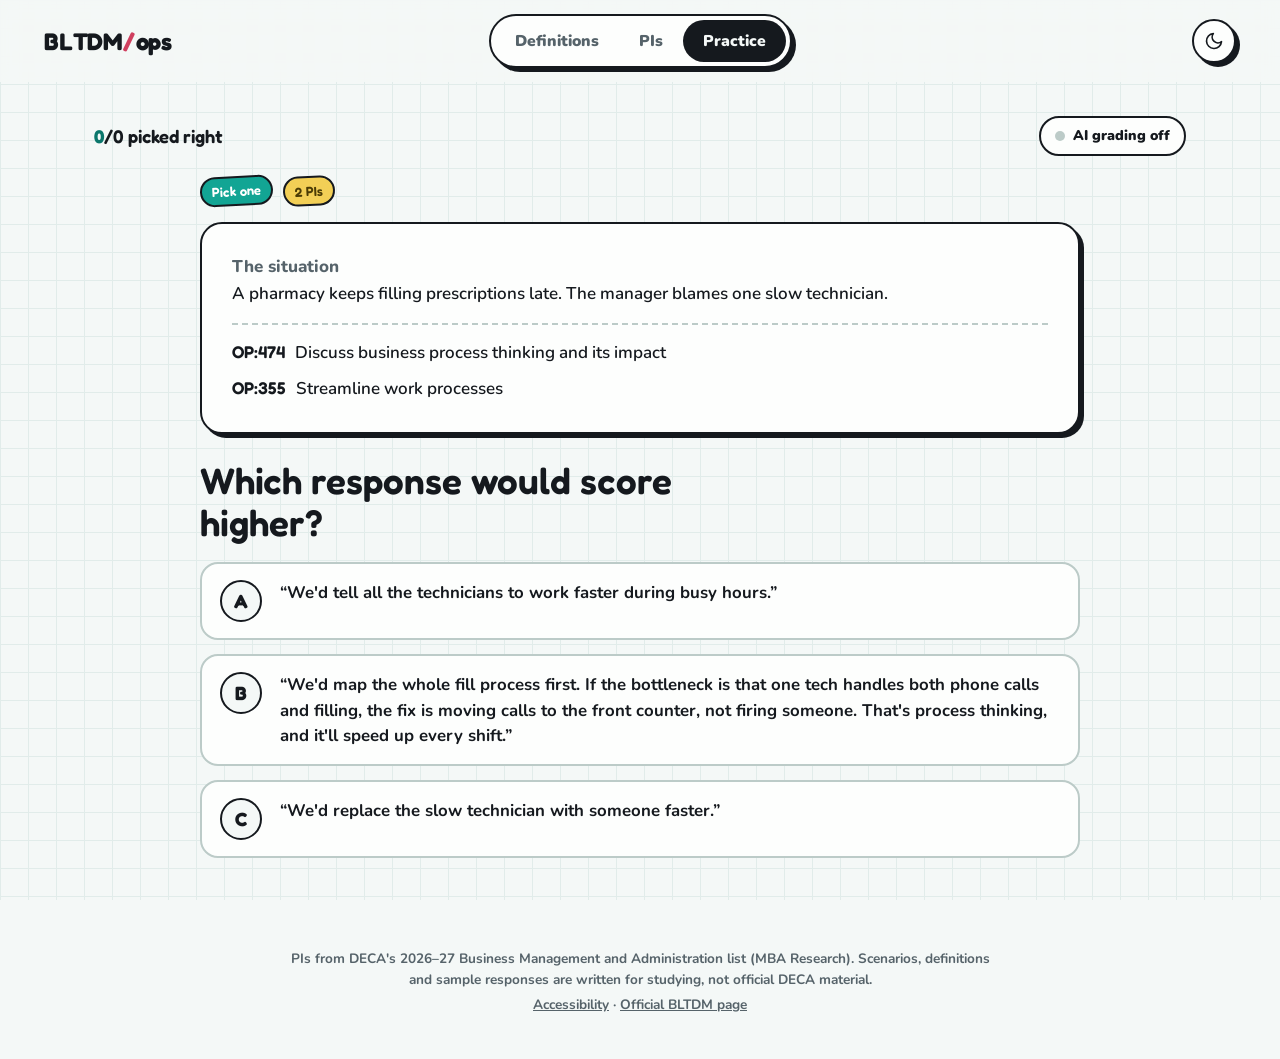
==== commit a85a694e: "Tie every practice PI to a scenario it fits, with scenario-specific answers for all 64 PIs Co-Author" ====
--- a/index.html
+++ b/index.html
@@ -15,7 +15,7 @@
 <link rel="preconnect" href="https://fonts.googleapis.com">
 <link rel="preconnect" href="https://fonts.gstatic.com" crossorigin>
 <link href="https://fonts.googleapis.com/css2?family=Courgette&family=Fredoka:wght@500;600;700&family=Nunito:wght@500;700;800;900&display=swap" rel="stylesheet">
-<link rel="stylesheet" href="style.css?v=6">
+<link rel="stylesheet" href="style.css?v=7">
 </head>
 <body>
 <a class="skip" href="#main">Skip to content</a>
@@ -93,8 +93,9 @@
 <div class="tip" id="tip" role="tooltip" hidden></div>
 <script src="data.js?v=6"></script>
 <script src="guide.js?v=6"></script>
-<script src="practice.js?v=6"></script>
-<script src="app.js?v=6"></script>
+<script src="practice.js?v=7"></script>
+<script src="scenarios.js?v=7"></script>
+<script src="app.js?v=7"></script>
 <script>if ("serviceWorker" in navigator && location.protocol === "https:") navigator.serviceWorker.register("sw.js").catch(() => {});</script>
 </body>
 </html>
--- a/style.css
+++ b/style.css
@@ -127,7 +127,7 @@
 .resp.best .L{background:var(--mintFill);color:#fff;border-color:var(--mintFill)}
 .resp.picked-wrong{border-color:var(--bad);background:var(--roseSoft)}
 .resp.picked-wrong .L{background:var(--bad);color:#fff;border-color:var(--bad)}
-.why{margin-top:6px;font-size:.92rem;font-weight:700;color:var(--mute)}
+.why{display:block;margin-top:8px;font-size:.92rem;font-weight:700;color:var(--mute)}
 .resp.best .why{color:var(--good)} .resp.picked-wrong .why{color:var(--bad)}
 .verdict{margin:22px 0 0;display:flex;align-items:center;justify-content:space-between;gap:16px;flex-wrap:wrap;padding:18px 20px;border-radius:18px;border:2.5px solid var(--ink);background:var(--paper);box-shadow:var(--shadow)}
 .verdict h3{font-size:1.6rem}
@@ -190,3 +190,4 @@
   .closex{right:38px}
 }
 @media (prefers-reduced-motion:reduce){*{transition:none!important;animation:none!important}}
+.why[hidden]{display:none}
